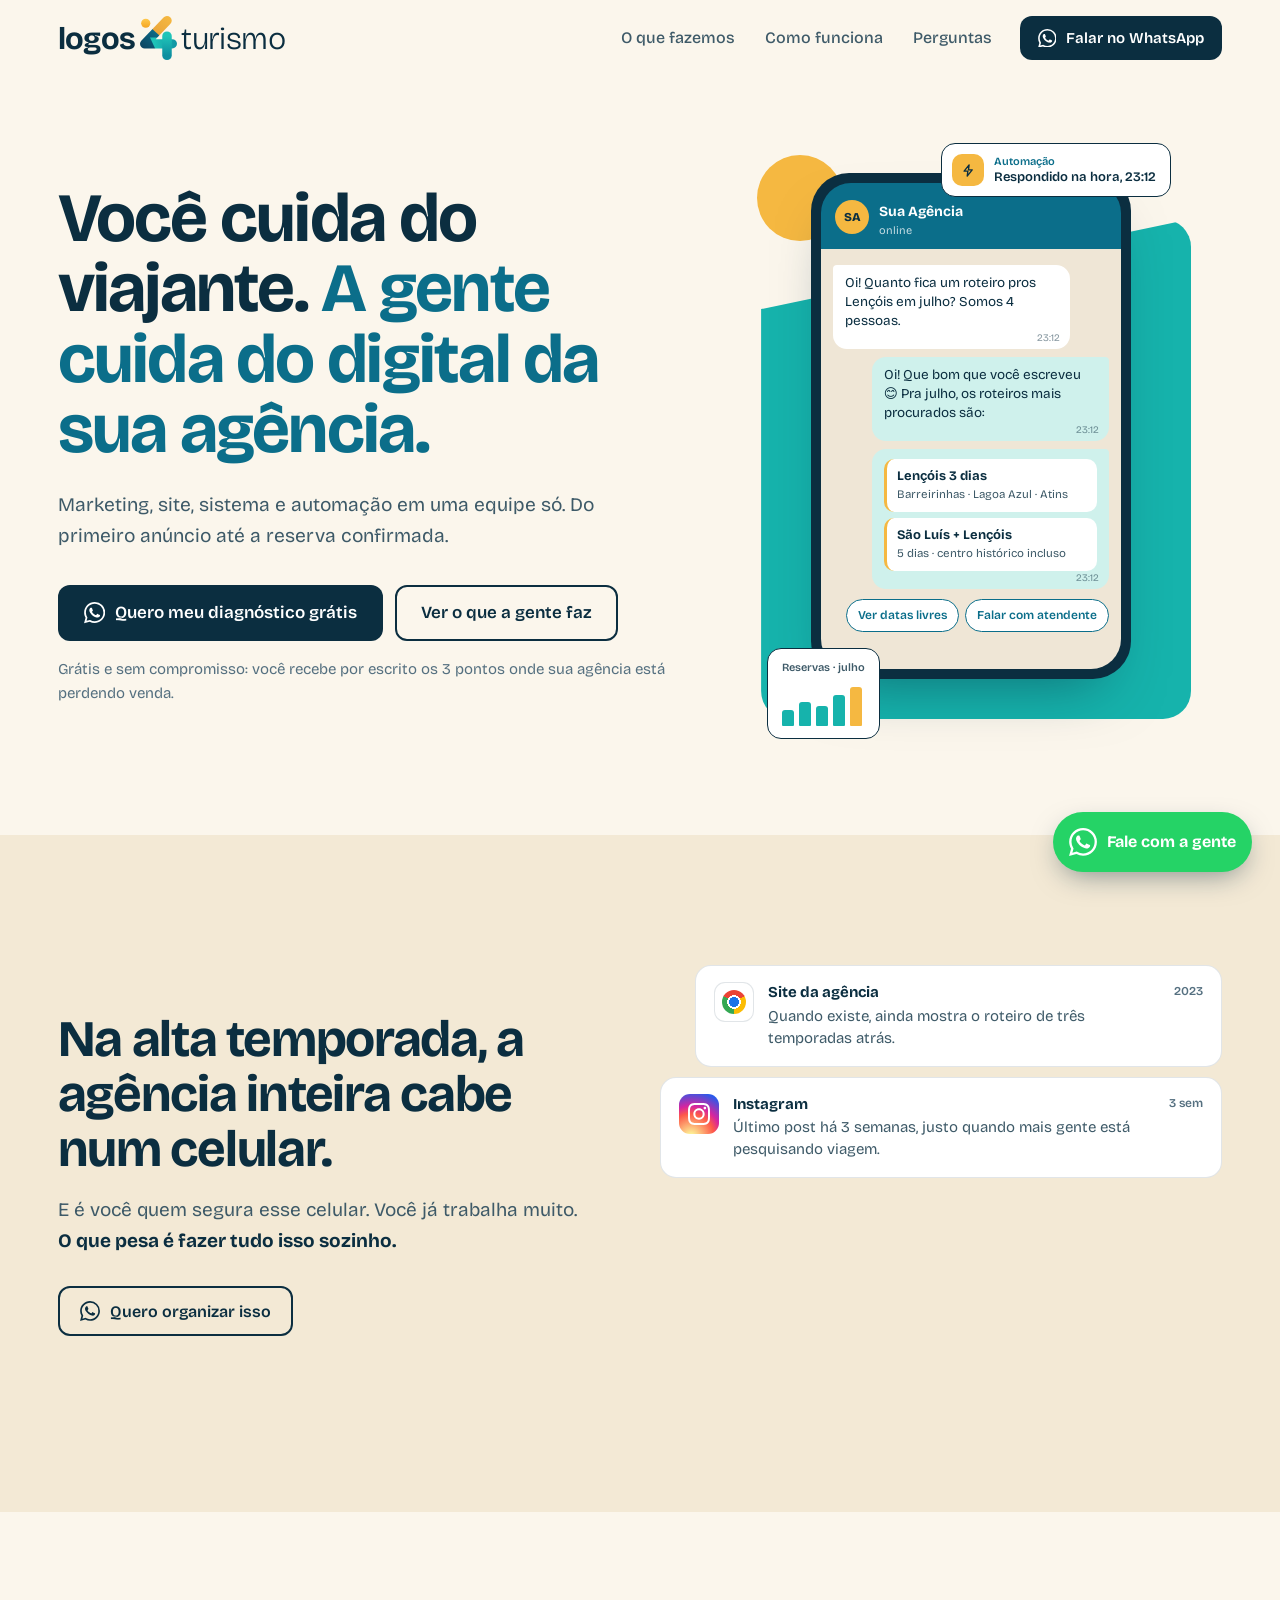
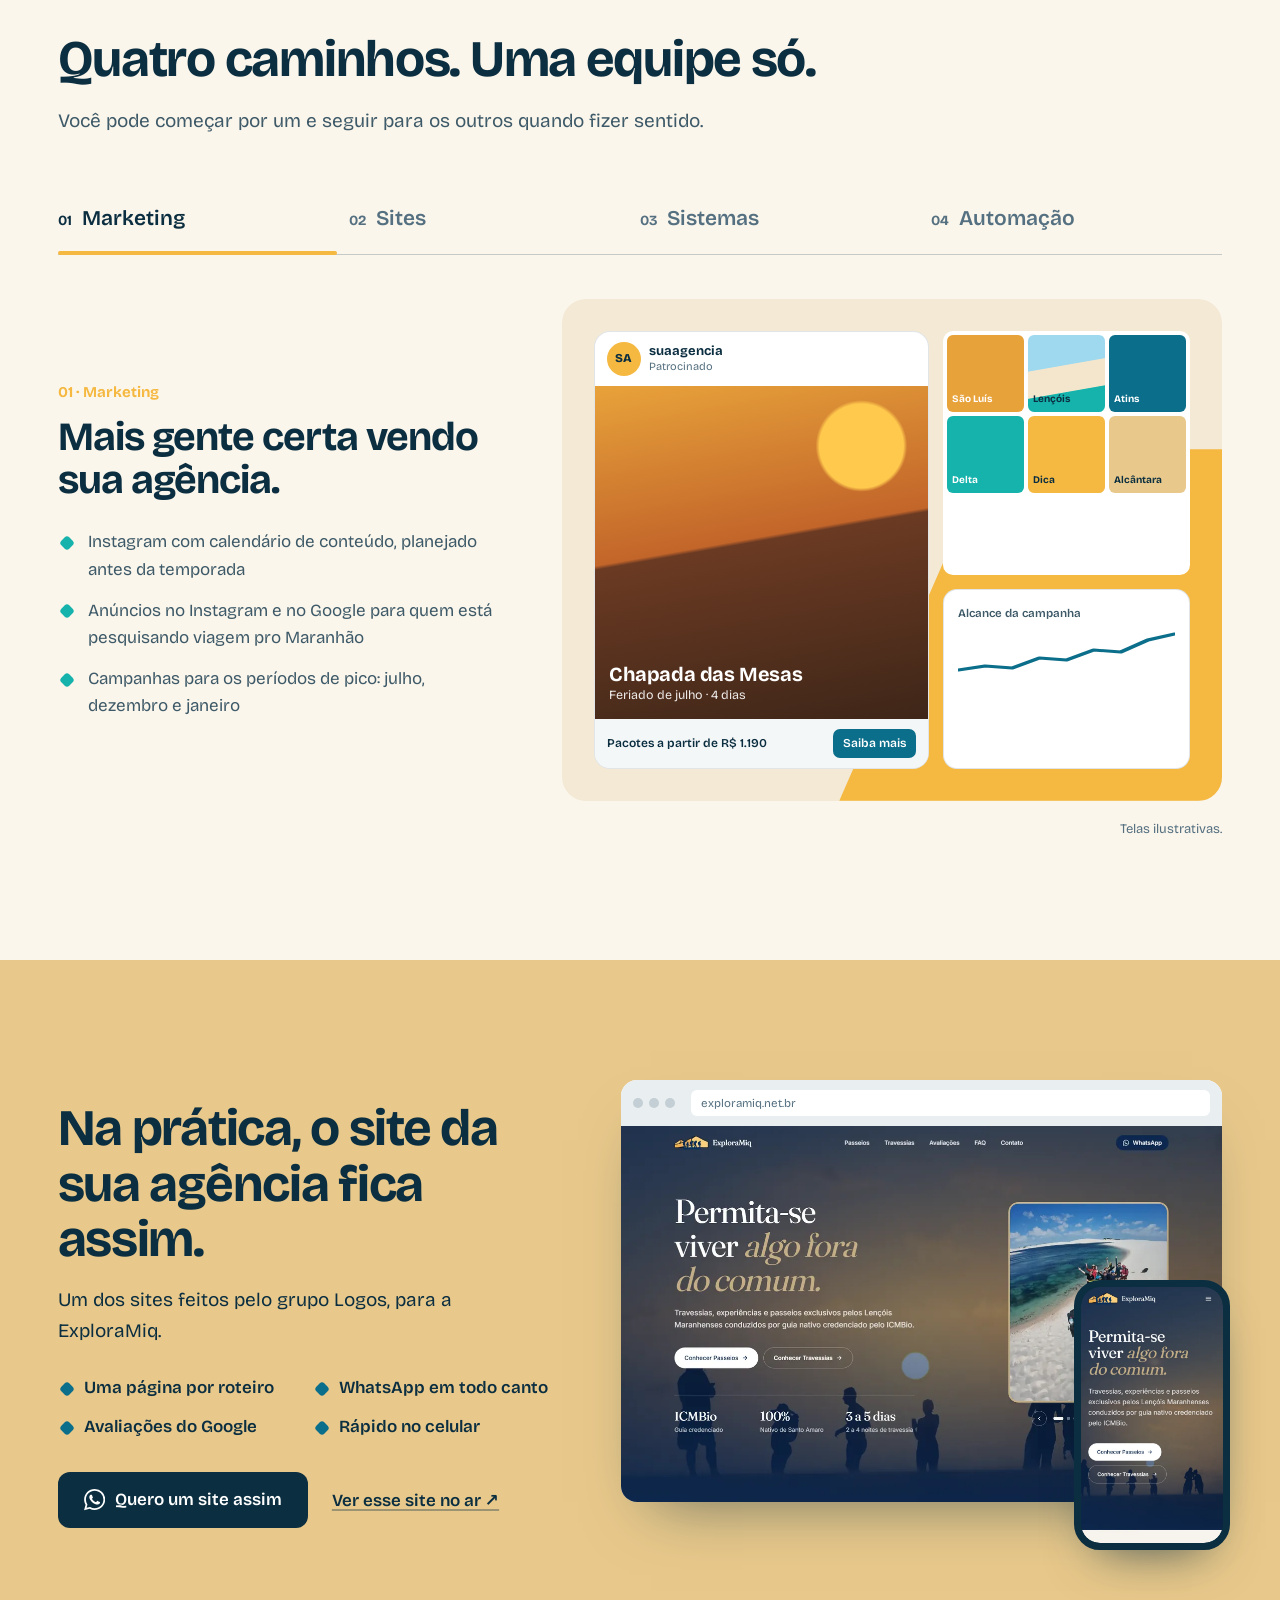
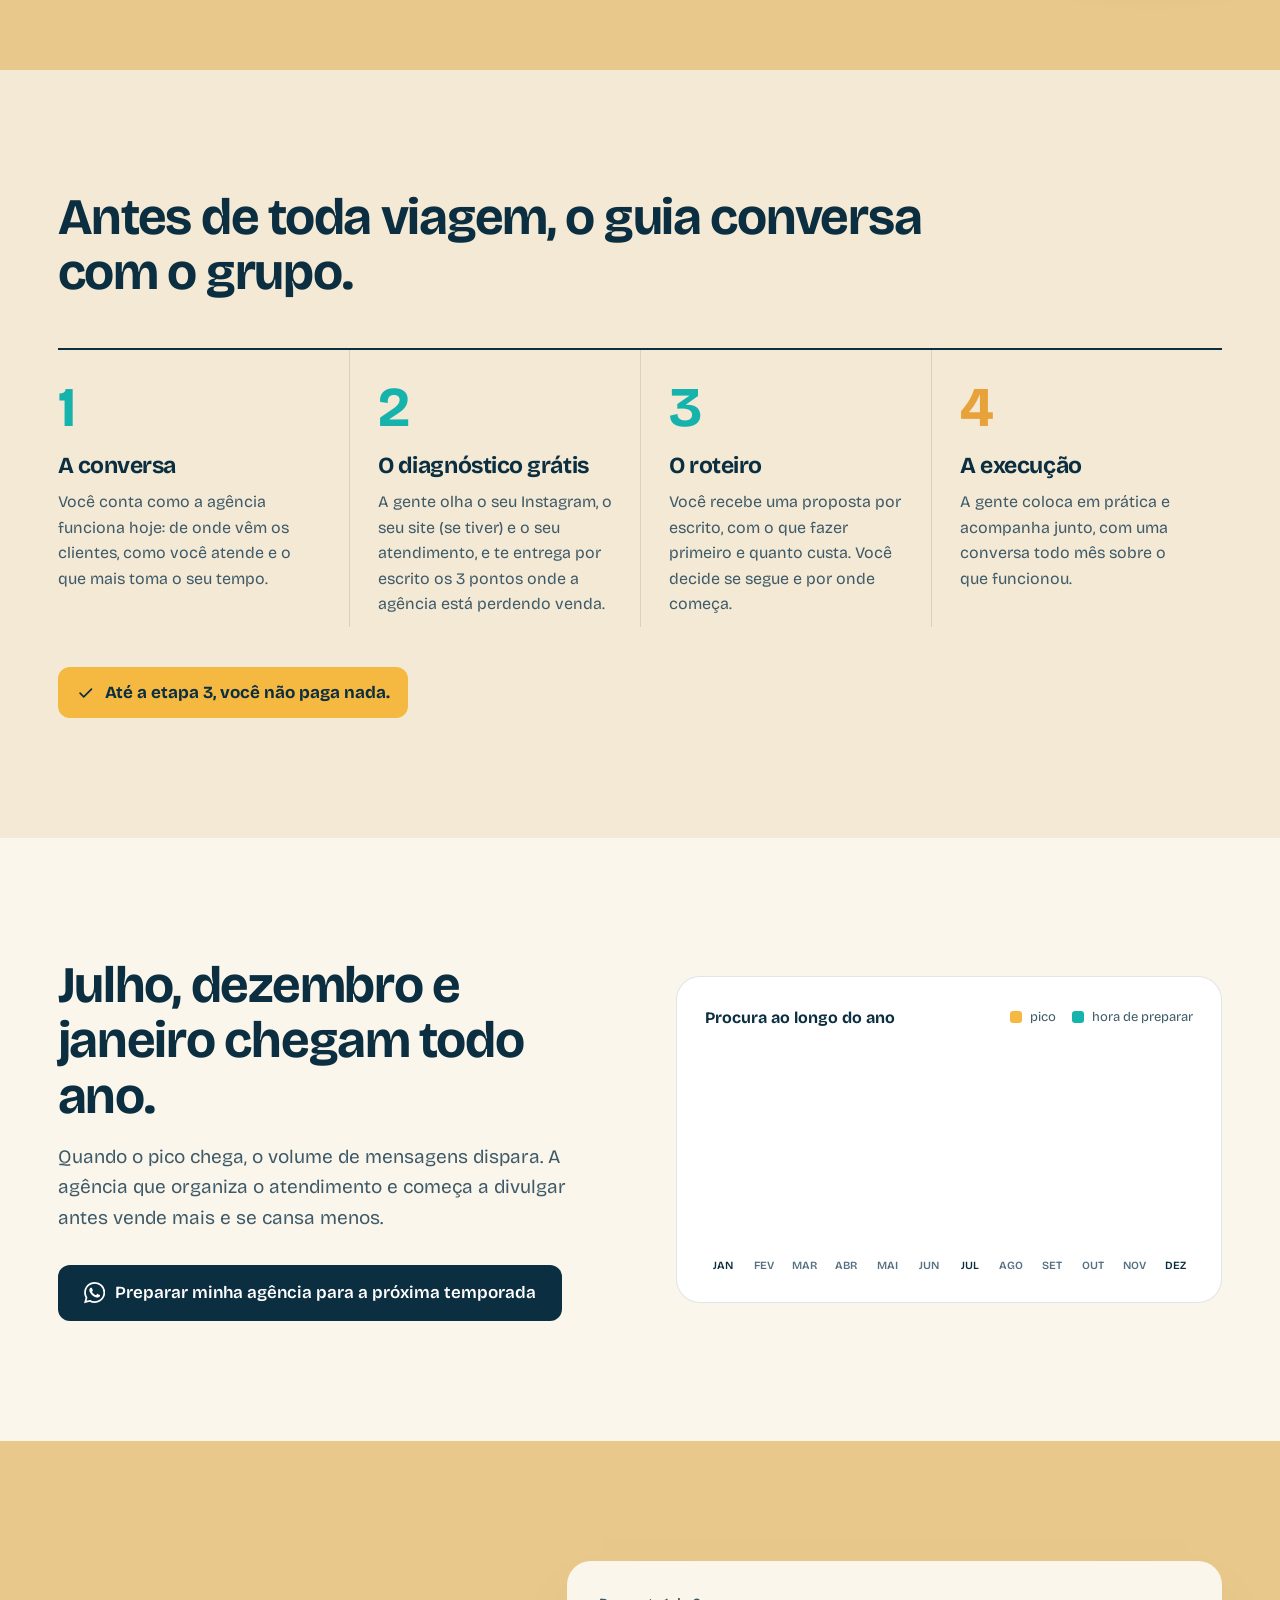
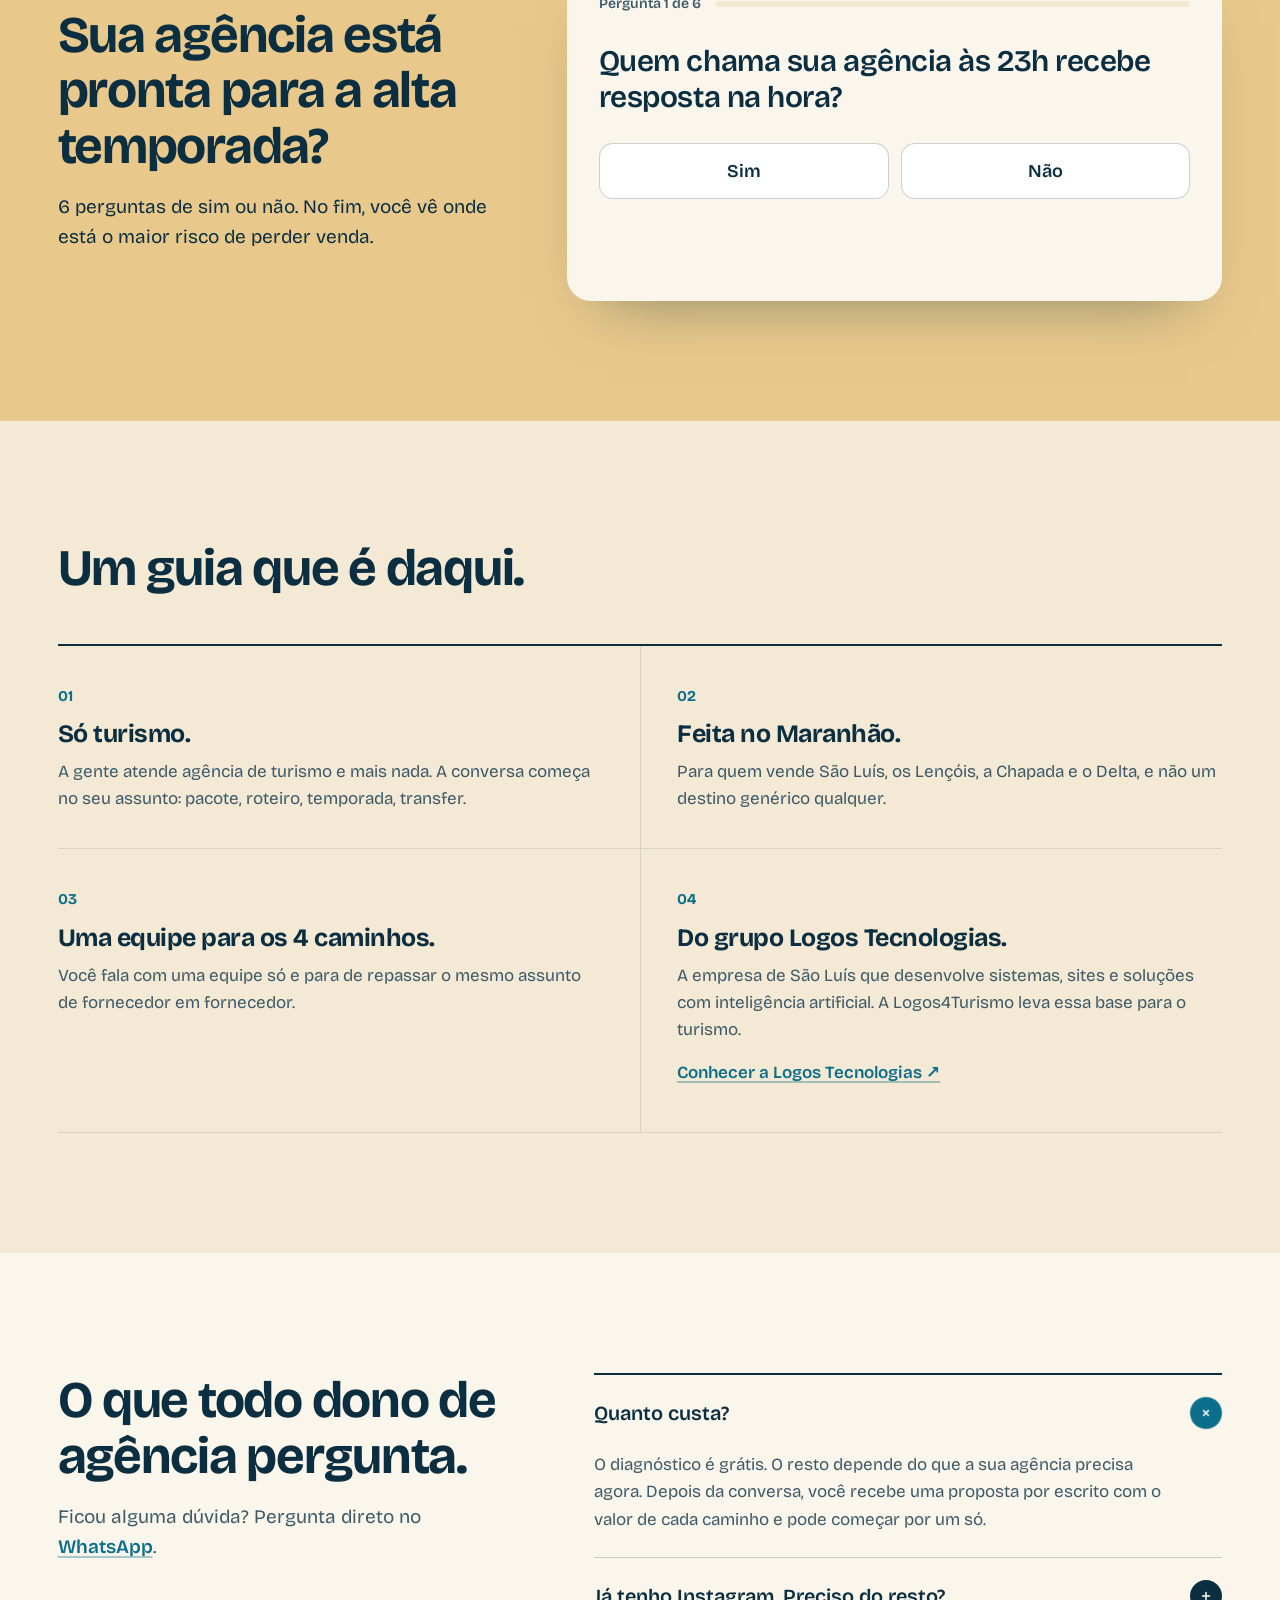
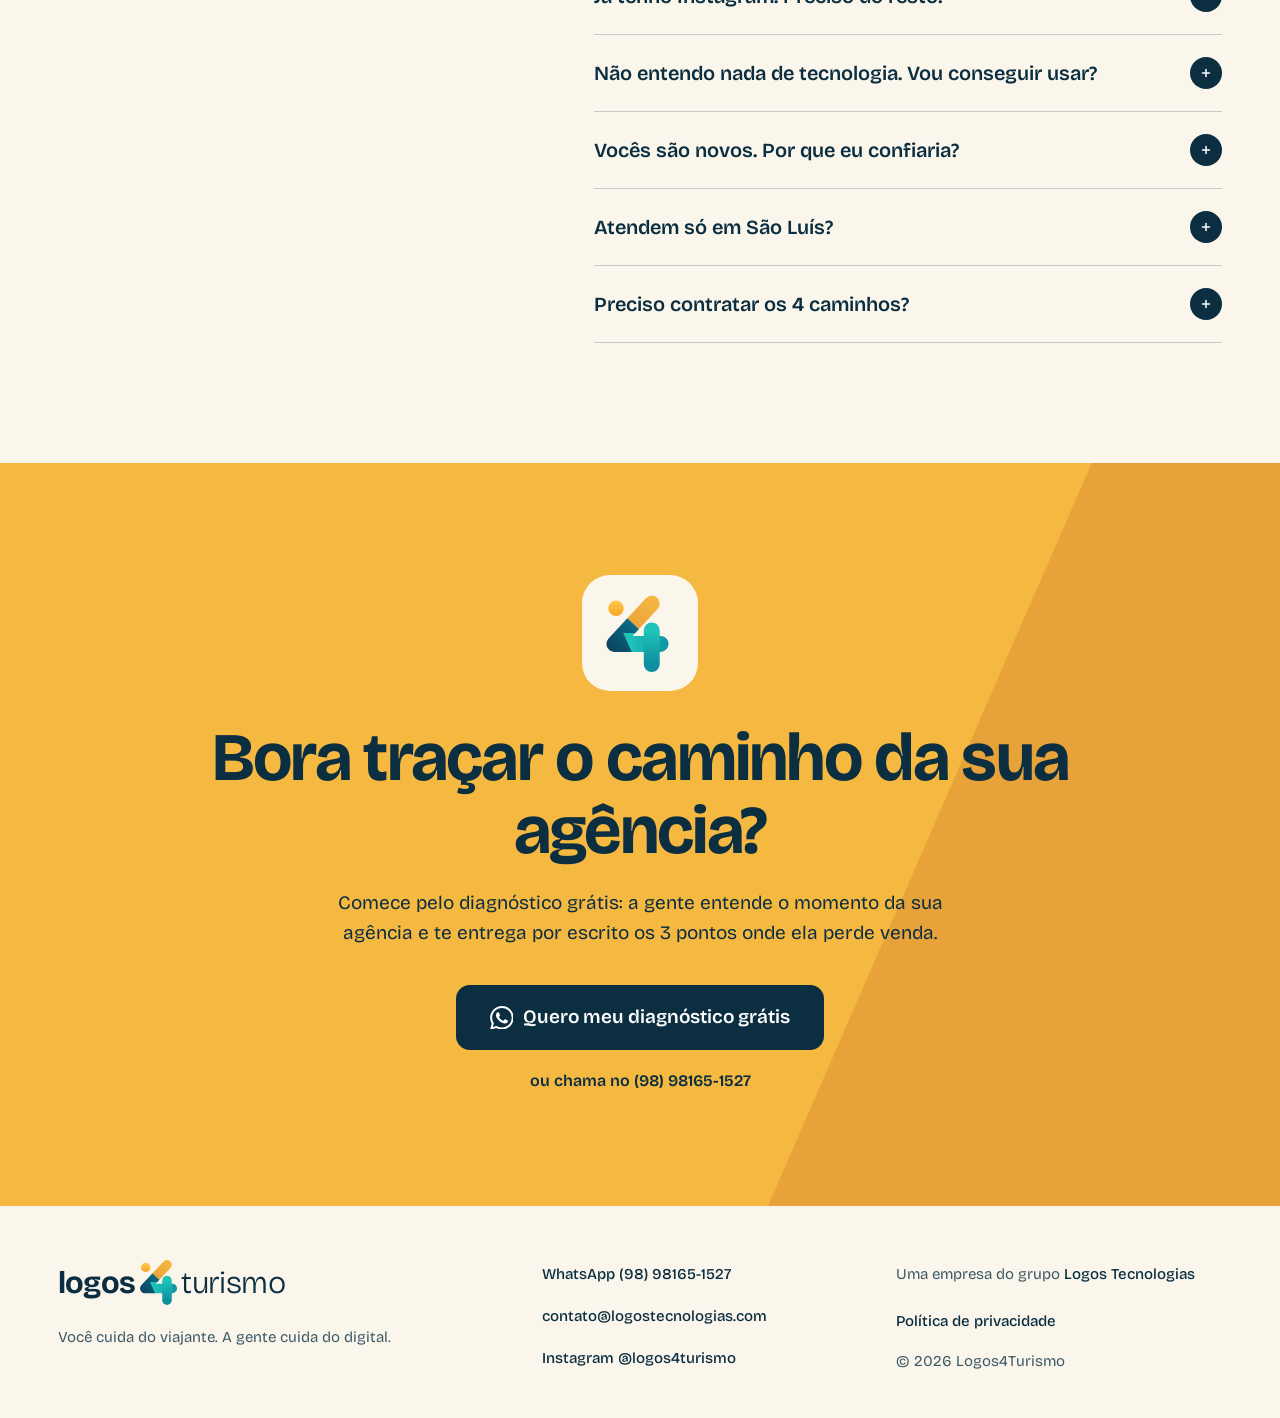
==== index.html @ 35ae9669 "Site institucional Logos4Turismo Primeira versão do site: página inicial com os 4 caminhos (marketin" ====
<!doctype html>
<html lang="pt-BR">
<head>
<meta charset="utf-8">
<meta name="viewport" content="width=device-width, initial-scale=1">
<title>Logos4Turismo · Marketing, sites, sistemas e automação para agências de turismo</title>
<meta name="description" content="Marketing, site, sistema e automação para agências de turismo do Maranhão. Uma equipe só, do primeiro anúncio até a reserva confirmada. Empresa do grupo Logos Tecnologias.">
<link rel="canonical" href="https://4turismo.logostecnologias.com/">
<meta name="theme-color" content="#FBF6EC">
<link rel="icon" href="marca/simbolo-D2.svg" type="image/svg+xml">
<link rel="apple-touch-icon" href="marca/simbolo-D2.png">

<meta property="og:type" content="website">
<meta property="og:locale" content="pt_BR">
<meta property="og:site_name" content="Logos4Turismo">
<meta property="og:title" content="Você cuida do viajante. A gente cuida do digital da sua agência.">
<meta property="og:description" content="Marketing, site, sistema e automação para agências de turismo do Maranhão.">
<meta property="og:url" content="https://4turismo.logostecnologias.com/">
<meta property="og:image" content="https://4turismo.logostecnologias.com/assets/img/og.png">
<meta name="twitter:card" content="summary_large_image">

<link rel="preconnect" href="https://fonts.googleapis.com">
<link rel="preconnect" href="https://fonts.gstatic.com" crossorigin>
<link href="https://fonts.googleapis.com/css2?family=Bricolage+Grotesque:opsz,wght@12..96,300..800&display=swap" rel="stylesheet">
<link rel="stylesheet" href="assets/css/style.css">
<script>document.documentElement.classList.add('js')</script>

<script type="application/ld+json">
{
  "@context": "https://schema.org",
  "@graph": [
    {
      "@type": "Organization",
      "@id": "https://4turismo.logostecnologias.com/#org",
      "name": "Logos4Turismo",
      "url": "https://4turismo.logostecnologias.com/",
      "logo": "https://4turismo.logostecnologias.com/marca/simbolo-D2.png",
      "description": "Marketing, sites, sistemas e automação para agências de turismo no Maranhão.",
      "email": "contato@logostecnologias.com",
      "telephone": "+55 98 98165-1527",
      "areaServed": { "@type": "State", "name": "Maranhão" },
      "parentOrganization": { "@type": "Organization", "name": "Logos Tecnologias", "url": "https://logostecnologias.com/" }
    },
    {
      "@type": "FAQPage",
      "mainEntity": [
        { "@type": "Question", "name": "Quanto custa?", "acceptedAnswer": { "@type": "Answer", "text": "O diagnóstico é grátis. O resto depende do que a sua agência precisa agora. Depois da conversa, você recebe uma proposta por escrito com o valor de cada caminho e pode começar por um só." } },
        { "@type": "Question", "name": "Já tenho Instagram. Preciso do resto?", "acceptedAnswer": { "@type": "Answer", "text": "Talvez não agora. Na conversa, a gente olha o que já funciona e indica só o que faz falta. Se for pouco, a gente diz." } },
        { "@type": "Question", "name": "Não entendo nada de tecnologia. Vou conseguir usar?", "acceptedAnswer": { "@type": "Answer", "text": "Vai. A gente explica tudo na linguagem da sua agência, ensina quem for usar e continua por perto depois da entrega." } },
        { "@type": "Question", "name": "Vocês são novos. Por que eu confiaria?", "acceptedAnswer": { "@type": "Answer", "text": "A Logos4Turismo faz parte do grupo Logos Tecnologias, que já desenvolve sistemas e sites para empresas em São Luís, inclusive para agência de turismo. E você só paga depois de ver a proposta e concordar com ela." } },
        { "@type": "Question", "name": "Atendem só em São Luís?", "acceptedAnswer": { "@type": "Answer", "text": "Atendemos agências de todo o Maranhão: São Luís, Lençóis Maranhenses, Chapada das Mesas, Delta das Américas e onde mais tiver turismo. A maior parte do trabalho é feita online, com encontros presenciais quando precisar." } },
        { "@type": "Question", "name": "Preciso contratar os 4 caminhos?", "acceptedAnswer": { "@type": "Answer", "text": "Não. A maioria das agências começa por um, geralmente o que mais tira tempo do dono." } }
      ]
    }
  ]
}
</script>
</head>
<body>

<a class="skip" href="#conteudo">Pular para o conteúdo</a>

<header class="header" id="topo">
  <div class="wrap header__in">
    <a href="#topo" class="brand" aria-label="Logos4Turismo, início">
      <span class="wordmark">logos<img class="wm4" src="marca/simbolo-D2-recorte.svg" alt="4" width="20" height="25"><i>turismo</i></span>
    </a>
    <nav class="nav" id="nav" aria-label="Principal">
      <a href="#caminhos">O que fazemos</a>
      <a href="#como-funciona">Como funciona</a>
      <a href="#perguntas">Perguntas</a>
    </nav>
    <a class="btn btn--sol btn--sm header__cta" data-wa href="https://wa.me/5598981651527" target="_blank" rel="noopener"><svg class="ico ico--wa" viewBox="0 0 24 24" aria-hidden="true"><path d="M17.472 14.382c-.297-.149-1.758-.867-2.03-.967-.273-.099-.471-.148-.67.15-.197.297-.767.966-.94 1.164-.173.199-.347.223-.644.075-.297-.15-1.255-.463-2.39-1.475-.883-.788-1.48-1.761-1.653-2.059-.173-.297-.018-.458.13-.606.134-.133.298-.347.446-.52.149-.174.198-.298.298-.497.099-.198.05-.371-.025-.52-.075-.149-.669-1.612-.916-2.207-.242-.579-.487-.5-.669-.51-.173-.008-.371-.01-.57-.01-.198 0-.52.074-.792.372-.272.297-1.04 1.016-1.04 2.479 0 1.462 1.065 2.875 1.213 3.074.149.198 2.096 3.2 5.077 4.487.709.306 1.262.489 1.694.625.712.227 1.36.195 1.871.118.571-.085 1.758-.719 2.006-1.413.248-.694.248-1.289.173-1.413-.074-.124-.272-.198-.57-.347m-5.421 7.403h-.004a9.87 9.87 0 01-5.031-1.378l-.361-.214-3.741.982.998-3.648-.235-.374a9.86 9.86 0 01-1.51-5.26c.001-5.45 4.436-9.884 9.888-9.884 2.64 0 5.122 1.03 6.988 2.898a9.825 9.825 0 012.893 6.994c-.003 5.45-4.437 9.884-9.885 9.884m8.413-18.297A11.815 11.815 0 0012.05 0C5.495 0 .16 5.335.157 11.892c0 2.096.547 4.142 1.588 5.945L.057 24l6.305-1.654a11.882 11.882 0 005.683 1.448h.005c6.554 0 11.89-5.335 11.893-11.893a11.821 11.821 0 00-3.48-8.413Z"/></svg> Falar no WhatsApp</a>
    <button class="menu-btn" id="menuBtn" aria-label="Abrir menu" aria-expanded="false" aria-controls="drawer"><span></span><span></span><span></span></button>
  </div>
</header>

<!-- menu lateral (celular e tablet) -->
<div class="drawer" id="drawer" hidden>
  <div class="drawer__overlay" data-close></div>
  <aside class="drawer__panel" role="dialog" aria-modal="true" aria-label="Menu">
    <div class="drawer__top">
      <span class="wordmark">logos<img class="wm4" src="marca/simbolo-D2-recorte.svg" alt="4" width="20" height="25"><i>turismo</i></span>
      <button class="drawer__close" data-close aria-label="Fechar menu"><svg class="ico" viewBox="0 0 24 24" aria-hidden="true"><path d="M6 6l12 12M18 6L6 18"/></svg></button>
    </div>
    <nav class="drawer__nav" aria-label="Menu">
      <a href="#caminhos"><span>01</span>O que fazemos</a>
      <a href="#como-funciona"><span>02</span>Como funciona</a>
      <a href="#temporada"><span>03</span>Alta temporada</a>
      <a href="#perguntas"><span>04</span>Perguntas</a>
    </nav>
    <div class="drawer__foot">
      <a class="btn btn--sol btn--lg" data-wa href="https://wa.me/5598981651527" target="_blank" rel="noopener"><svg class="ico ico--wa" viewBox="0 0 24 24" aria-hidden="true"><path d="M17.472 14.382c-.297-.149-1.758-.867-2.03-.967-.273-.099-.471-.148-.67.15-.197.297-.767.966-.94 1.164-.173.199-.347.223-.644.075-.297-.15-1.255-.463-2.39-1.475-.883-.788-1.48-1.761-1.653-2.059-.173-.297-.018-.458.13-.606.134-.133.298-.347.446-.52.149-.174.198-.298.298-.497.099-.198.05-.371-.025-.52-.075-.149-.669-1.612-.916-2.207-.242-.579-.487-.5-.669-.51-.173-.008-.371-.01-.57-.01-.198 0-.52.074-.792.372-.272.297-1.04 1.016-1.04 2.479 0 1.462 1.065 2.875 1.213 3.074.149.198 2.096 3.2 5.077 4.487.709.306 1.262.489 1.694.625.712.227 1.36.195 1.871.118.571-.085 1.758-.719 2.006-1.413.248-.694.248-1.289.173-1.413-.074-.124-.272-.198-.57-.347m-5.421 7.403h-.004a9.87 9.87 0 01-5.031-1.378l-.361-.214-3.741.982.998-3.648-.235-.374a9.86 9.86 0 01-1.51-5.26c.001-5.45 4.436-9.884 9.888-9.884 2.64 0 5.122 1.03 6.988 2.898a9.825 9.825 0 012.893 6.994c-.003 5.45-4.437 9.884-9.885 9.884m8.413-18.297A11.815 11.815 0 0012.05 0C5.495 0 .16 5.335.157 11.892c0 2.096.547 4.142 1.588 5.945L.057 24l6.305-1.654a11.882 11.882 0 005.683 1.448h.005c6.554 0 11.89-5.335 11.893-11.893a11.821 11.821 0 00-3.48-8.413Z"/></svg> Conversar no WhatsApp</a>
      <a class="drawer__mail" href="mailto:contato@logostecnologias.com">contato@logostecnologias.com</a>
      <p>Uma empresa do grupo Logos Tecnologias</p>
    </div>
  </aside>
</div>

<main id="conteudo">

<!-- ================= HERO ================= -->
<section class="hero">
  <div class="wrap hero__in">
    <div class="hero__text">
      <h1 class="hero__title reveal">Você cuida do viajante. <span class="accent">A gente cuida do digital da sua agência.</span></h1>
      <p class="hero__sub reveal">Marketing, site, sistema e automação em uma equipe só. Do primeiro anúncio até a reserva confirmada.</p>
      <div class="hero__ctas reveal">
        <a class="btn btn--sol btn--lg" data-wa data-wa-msg="Olá! Vim pelo site da Logos4Turismo e quero o diagnóstico grátis da minha agência." href="https://wa.me/5598981651527" target="_blank" rel="noopener">
          <svg class="ico ico--wa" viewBox="0 0 24 24" aria-hidden="true"><path d="M17.472 14.382c-.297-.149-1.758-.867-2.03-.967-.273-.099-.471-.148-.67.15-.197.297-.767.966-.94 1.164-.173.199-.347.223-.644.075-.297-.15-1.255-.463-2.39-1.475-.883-.788-1.48-1.761-1.653-2.059-.173-.297-.018-.458.13-.606.134-.133.298-.347.446-.52.149-.174.198-.298.298-.497.099-.198.05-.371-.025-.52-.075-.149-.669-1.612-.916-2.207-.242-.579-.487-.5-.669-.51-.173-.008-.371-.01-.57-.01-.198 0-.52.074-.792.372-.272.297-1.04 1.016-1.04 2.479 0 1.462 1.065 2.875 1.213 3.074.149.198 2.096 3.2 5.077 4.487.709.306 1.262.489 1.694.625.712.227 1.36.195 1.871.118.571-.085 1.758-.719 2.006-1.413.248-.694.248-1.289.173-1.413-.074-.124-.272-.198-.57-.347m-5.421 7.403h-.004a9.87 9.87 0 01-5.031-1.378l-.361-.214-3.741.982.998-3.648-.235-.374a9.86 9.86 0 01-1.51-5.26c.001-5.45 4.436-9.884 9.888-9.884 2.64 0 5.122 1.03 6.988 2.898a9.825 9.825 0 012.893 6.994c-.003 5.45-4.437 9.884-9.885 9.884m8.413-18.297A11.815 11.815 0 0012.05 0C5.495 0 .16 5.335.157 11.892c0 2.096.547 4.142 1.588 5.945L.057 24l6.305-1.654a11.882 11.882 0 005.683 1.448h.005c6.554 0 11.89-5.335 11.893-11.893a11.821 11.821 0 00-3.48-8.413Z"/></svg>
          Quero meu diagnóstico grátis
        </a>
        <a class="btn btn--line btn--lg" href="#caminhos">Ver o que a gente faz</a>
      </div>
      <p class="hero__micro reveal">Grátis e sem compromisso: você recebe por escrito os 3 pontos onde sua agência está perdendo venda.</p>
    </div>

    <!-- tela ilustrativa: atendimento automático no WhatsApp -->
    <div class="hero__demo reveal" aria-hidden="true">
      <div class="phone">
        <div class="phone__bar">
          <span class="phone__avatar">SA</span>
          <span><b>Sua Agência</b><small>online</small></span>
        </div>
        <div class="chat" id="chat">
          <p class="msg msg--in">Oi! Quanto fica um roteiro pros Lençóis em julho? Somos 4 pessoas.<time>23:12</time></p>
          <p class="msg msg--out">Oi! Que bom que você escreveu 😊 Pra julho, os roteiros mais procurados são:<time>23:12</time></p>
          <div class="msg msg--out msg--card">
            <span class="opt"><b>Lençóis 3 dias</b><small>Barreirinhas · Lagoa Azul · Atins</small></span>
            <span class="opt"><b>São Luís + Lençóis</b><small>5 dias · centro histórico incluso</small></span>
            <time>23:12</time>
          </div>
          <div class="quick"><span>Ver datas livres</span><span>Falar com atendente</span></div>
        </div>
      </div>
      <div class="float float--auto">
        <span class="float__ico"><svg class="ico" viewBox="0 0 24 24"><path d="M13 3L5 13h6l-1 8 8-10h-6l1-8z"/></svg></span>
        <span><small>Automação</small>Respondido na hora, 23:12</span>
      </div>
      <div class="float float--res">
        <span class="float__label">Reservas · julho</span>
        <span class="bars"><i style="--h:38%"></i><i style="--h:55%"></i><i style="--h:47%"></i><i style="--h:72%"></i><i style="--h:90%"></i></span>
      </div>
    </div>
  </div>

</section>

<!-- ================= PROBLEMA ================= -->
<section class="section problema">
  <div class="wrap problema__in">
    <div class="problema__text">
      <h2 class="h2 reveal">Na alta temporada, a agência inteira cabe num celular.</h2>
      <p class="lead reveal">E é você quem segura esse celular. Você já trabalha muito. <strong>O que pesa é fazer tudo isso sozinho.</strong></p>
      <a class="btn btn--line reveal" data-wa data-wa-msg="Olá! Vim pelo site da Logos4Turismo. Na alta temporada meu atendimento vira uma correria e quero organizar isso." href="https://wa.me/5598981651527" target="_blank" rel="noopener"><svg class="ico ico--wa" viewBox="0 0 24 24" aria-hidden="true"><path d="M17.472 14.382c-.297-.149-1.758-.867-2.03-.967-.273-.099-.471-.148-.67.15-.197.297-.767.966-.94 1.164-.173.199-.347.223-.644.075-.297-.15-1.255-.463-2.39-1.475-.883-.788-1.48-1.761-1.653-2.059-.173-.297-.018-.458.13-.606.134-.133.298-.347.446-.52.149-.174.198-.298.298-.497.099-.198.05-.371-.025-.52-.075-.149-.669-1.612-.916-2.207-.242-.579-.487-.5-.669-.51-.173-.008-.371-.01-.57-.01-.198 0-.52.074-.792.372-.272.297-1.04 1.016-1.04 2.479 0 1.462 1.065 2.875 1.213 3.074.149.198 2.096 3.2 5.077 4.487.709.306 1.262.489 1.694.625.712.227 1.36.195 1.871.118.571-.085 1.758-.719 2.006-1.413.248-.694.248-1.289.173-1.413-.074-.124-.272-.198-.57-.347m-5.421 7.403h-.004a9.87 9.87 0 01-5.031-1.378l-.361-.214-3.741.982.998-3.648-.235-.374a9.86 9.86 0 01-1.51-5.26c.001-5.45 4.436-9.884 9.888-9.884 2.64 0 5.122 1.03 6.988 2.898a9.825 9.825 0 012.893 6.994c-.003 5.45-4.437 9.884-9.885 9.884m8.413-18.297A11.815 11.815 0 0012.05 0C5.495 0 .16 5.335.157 11.892c0 2.096.547 4.142 1.588 5.945L.057 24l6.305-1.654a11.882 11.882 0 005.683 1.448h.005c6.554 0 11.89-5.335 11.893-11.893a11.821 11.821 0 00-3.48-8.413Z"/></svg> Quero organizar isso</a>
    </div>

    <ul class="notifs" id="notifs" aria-label="Situações comuns numa agência">
      <li class="notif">
        <span aria-hidden="true" class="notif__app notif__app--wa"><svg class="app-ico" viewBox="0 0 24 24" aria-hidden="true"><path d="M17.472 14.382c-.297-.149-1.758-.867-2.03-.967-.273-.099-.471-.148-.67.15-.197.297-.767.966-.94 1.164-.173.199-.347.223-.644.075-.297-.15-1.255-.463-2.39-1.475-.883-.788-1.48-1.761-1.653-2.059-.173-.297-.018-.458.13-.606.134-.133.298-.347.446-.52.149-.174.198-.298.298-.497.099-.198.05-.371-.025-.52-.075-.149-.669-1.612-.916-2.207-.242-.579-.487-.5-.669-.51-.173-.008-.371-.01-.57-.01-.198 0-.52.074-.792.372-.272.297-1.04 1.016-1.04 2.479 0 1.462 1.065 2.875 1.213 3.074.149.198 2.096 3.2 5.077 4.487.709.306 1.262.489 1.694.625.712.227 1.36.195 1.871.118.571-.085 1.758-.719 2.006-1.413.248-.694.248-1.289.173-1.413-.074-.124-.272-.198-.57-.347m-5.421 7.403h-.004a9.87 9.87 0 01-5.031-1.378l-.361-.214-3.741.982.998-3.648-.235-.374a9.86 9.86 0 01-1.51-5.26c.001-5.45 4.436-9.884 9.888-9.884 2.64 0 5.122 1.03 6.988 2.898a9.825 9.825 0 012.893 6.994c-.003 5.45-4.437 9.884-9.885 9.884m8.413-18.297A11.815 11.815 0 0012.05 0C5.495 0 .16 5.335.157 11.892c0 2.096.547 4.142 1.588 5.945L.057 24l6.305-1.654a11.882 11.882 0 005.683 1.448h.005c6.554 0 11.89-5.335 11.893-11.893a11.821 11.821 0 00-3.48-8.413Z"/></svg><i class="badge">47</i></span>
        <span class="notif__body"><b>WhatsApp</b><span class="cont">47</span> mensagens não lidas. O cliente pergunta às 23h e recebe resposta no dia seguinte, quando já fechou com outra agência.</span>
        <time>agora</time>
      </li>
      <li class="notif">
        <span aria-hidden="true" class="notif__app notif__app--sheets"><svg class="app-ico" viewBox="0 0 24 24" aria-hidden="true"><path d="M11.318 12.545H7.91v-1.909h3.41v1.91zM14.728 0v6h6l-6-6zm1.363 10.636h-3.41v1.91h3.41v-1.91zm0 3.273h-3.41v1.91h3.41v-1.91zM20.727 6.5v15.864c0 .904-.732 1.636-1.636 1.636H4.909a1.636 1.636 0 0 1-1.636-1.636V1.636C3.273.732 4.005 0 4.909 0h9.318v6.5h6.5zm-3.273 2.773H6.545v7.909h10.91v-7.91zm-6.136 4.636H7.91v1.91h3.41v-1.91z"/></svg></span>
        <span class="notif__body"><b>Planilha · pacotes de julho</b>A planilha com as vagas de julho que só você entende.</span>
        <time>9 min</time>
      </li>
      <li class="notif">
        <span aria-hidden="true" class="notif__app notif__app--web"><i class="chrome"></i></span>
        <span class="notif__body"><b>Site da agência</b>Quando existe, ainda mostra o roteiro de três temporadas atrás.</span>
        <time>2023</time>
      </li>
      <li class="notif">
        <span aria-hidden="true" class="notif__app notif__app--ig"><svg class="app-ico" viewBox="0 0 24 24" aria-hidden="true"><path d="M7.0301.084c-1.2768.0602-2.1487.264-2.911.5634-.7888.3075-1.4575.72-2.1228 1.3877-.6652.6677-1.075 1.3368-1.3802 2.127-.2954.7638-.4956 1.6365-.552 2.914-.0564 1.2775-.0689 1.6882-.0626 4.947.0062 3.2586.0206 3.6671.0825 4.9473.061 1.2765.264 2.1482.5635 2.9107.308.7889.72 1.4573 1.388 2.1228.6679.6655 1.3365 1.0743 2.1285 1.38.7632.295 1.6361.4961 2.9134.552 1.2773.056 1.6884.069 4.9462.0627 3.2578-.0062 3.668-.0207 4.9478-.0814 1.28-.0607 2.147-.2652 2.9098-.5633.7889-.3086 1.4578-.72 2.1228-1.3881.665-.6682 1.0745-1.3378 1.3795-2.1284.2957-.7632.4966-1.636.552-2.9124.056-1.2809.0692-1.6898.063-4.948-.0063-3.2583-.021-3.6668-.0817-4.9465-.0607-1.2797-.264-2.1487-.5633-2.9117-.3084-.7889-.72-1.4568-1.3876-2.1228C21.2982 1.33 20.628.9208 19.8378.6165 19.074.321 18.2017.1197 16.9244.0645 15.6471.0093 15.236-.005 11.977.0014 8.718.0076 8.31.0215 7.0301.0839m.1402 21.6932c-1.17-.0509-1.8053-.2453-2.2287-.408-.5606-.216-.96-.4771-1.3819-.895-.422-.4178-.6811-.8186-.9-1.378-.1644-.4234-.3624-1.058-.4171-2.228-.0595-1.2645-.072-1.6442-.079-4.848-.007-3.2037.0053-3.583.0607-4.848.05-1.169.2456-1.805.408-2.2282.216-.5613.4762-.96.895-1.3816.4188-.4217.8184-.6814 1.3783-.9003.423-.1651 1.0575-.3614 2.227-.4171 1.2655-.06 1.6447-.072 4.848-.079 3.2033-.007 3.5835.005 4.8495.0608 1.169.0508 1.8053.2445 2.228.408.5608.216.96.4754 1.3816.895.4217.4194.6816.8176.9005 1.3787.1653.4217.3617 1.056.4169 2.2263.0602 1.2655.0739 1.645.0796 4.848.0058 3.203-.0055 3.5834-.061 4.848-.051 1.17-.245 1.8055-.408 2.2294-.216.5604-.4763.96-.8954 1.3814-.419.4215-.8181.6811-1.3783.9-.4224.1649-1.0577.3617-2.2262.4174-1.2656.0595-1.6448.072-4.8493.079-3.2045.007-3.5825-.006-4.848-.0608M16.953 5.5864A1.44 1.44 0 1 0 18.39 4.144a1.44 1.44 0 0 0-1.437 1.4424M5.8385 12.012c.0067 3.4032 2.7706 6.1557 6.173 6.1493 3.4026-.0065 6.157-2.7701 6.1506-6.1733-.0065-3.4032-2.771-6.1565-6.174-6.1498-3.403.0067-6.156 2.771-6.1496 6.1738M8 12.0077a4 4 0 1 1 4.008 3.9921A3.9996 3.9996 0 0 1 8 12.0077"/></svg></span>
        <span class="notif__body"><b>Instagram</b>Último post há 3 semanas, justo quando mais gente está pesquisando viagem.</span>
        <time>3 sem</time>
      </li>
    </ul>
  </div>
</section>

<!-- ================= 4 CAMINHOS ================= -->
<section class="section caminhos" id="caminhos">
  <div class="wrap">
    <div class="sec-head">
      <h2 class="h2 reveal">Quatro caminhos. Uma equipe só.</h2>
      <p class="lead reveal">Você pode começar por um e seguir para os outros quando fizer sentido.</p>
    </div>

    <div class="tabs reveal" role="tablist" aria-label="Os 4 caminhos">
      <button role="tab" id="t1" aria-controls="p1" aria-selected="true" class="tab" style="--c:var(--sol)"><span>01</span>Marketing</button>
      <button role="tab" id="t2" aria-controls="p2" aria-selected="false" class="tab" style="--c:var(--lagoa)"><span>02</span>Sites</button>
      <button role="tab" id="t3" aria-controls="p3" aria-selected="false" class="tab" style="--c:#4FA3C7"><span>03</span>Sistemas</button>
      <button role="tab" id="t4" aria-controls="p4" aria-selected="false" class="tab" style="--c:#FFFFFF"><span>04</span>Automação</button>
    </div>

    <div class="panels">
      <!-- 01 Marketing -->
      <article class="panel" id="p1" role="tabpanel" aria-labelledby="t1">
        <div class="panel__text">
          <p class="panel__n" style="color:var(--sol)">01 · Marketing</p>
          <h3>Mais gente certa vendo sua agência.</h3>
          <ul class="checks">
            <li>Instagram com calendário de conteúdo, planejado antes da temporada</li>
            <li>Anúncios no Instagram e no Google para quem está pesquisando viagem pro Maranhão</li>
            <li>Campanhas para os períodos de pico: julho, dezembro e janeiro</li>
          </ul>
        </div>
        <div class="panel__demo" aria-hidden="true">
          <div class="mk">
            <div class="mk__ad">
              <div class="mk__head"><span class="phone__avatar">SA</span><span><b>suaagencia</b><small>Patrocinado</small></span></div>
              <div class="mk__img mk__img--a"><b>Chapada das Mesas</b><span>Feriado de julho · 4 dias</span></div>
              <div class="mk__cta"><span>Pacotes a partir de R$ 1.190</span><span class="mk__btn">Saiba mais</span></div>
            </div>
            <div class="mk__grid">
              <span class="t t1">São Luís</span><span class="t t2">Lençóis</span><span class="t t3">Atins</span>
              <span class="t t4">Delta</span><span class="t t5">Dica</span><span class="t t6">Alcântara</span>
            </div>
            <div class="mk__stat"><small>Alcance da campanha</small><span class="spark"></span></div>
          </div>
        </div>
      </article>

      <!-- 02 Sites -->
      <article class="panel" id="p2" role="tabpanel" aria-labelledby="t2">
        <div class="panel__text">
          <p class="panel__n" style="color:var(--lagoa)">02 · Sites</p>
          <h3>Sua agência encontrada no Google.</h3>
          <ul class="checks">
            <li>Site com os seus pacotes e roteiros</li>
            <li>Uma página para cada destino que você vende</li>
            <li>Botão que leva direto para o seu WhatsApp</li>
          </ul>
        </div>
        <div class="panel__demo" aria-hidden="true">
          <div class="browser">
            <div class="browser__bar"><i></i><i></i><i></i><span>suaagencia.com.br</span></div>
            <div class="site">
              <div class="site__nav"><b>Sua Agência</b><span>Pacotes</span><span>Destinos</span><span>Contato</span></div>
              <div class="site__hero"><b>Conheça o Maranhão com quem é daqui</b><span class="site__btn">Ver pacotes</span></div>
              <div class="site__cards">
                <span class="sc sc1"><i></i>São Luís histórica<small>2 dias</small></span>
                <span class="sc sc2"><i></i>Lençóis Maranhenses<small>3 dias</small></span>
                <span class="sc sc3"><i></i>Chapada das Mesas<small>4 dias</small></span>
              </div>
              <span class="site__wa">WhatsApp</span>
            </div>
          </div>
        </div>
      </article>

      <!-- 03 Sistemas -->
      <article class="panel" id="p3" role="tabpanel" aria-labelledby="t3">
        <div class="panel__text">
          <p class="panel__n" style="color:#4FA3C7">03 · Sistemas</p>
          <h3>Reservas, clientes e pagamentos num lugar só.</h3>
          <ul class="checks">
            <li>Cadastro de clientes e histórico de viagens</li>
            <li>Controle de saídas e vagas por data</li>
            <li>Relatório de vendas por mês e por pacote</li>
          </ul>
        </div>
        <div class="panel__demo" aria-hidden="true">
          <div class="dash">
            <div class="dash__top"><b>Saídas · julho</b><span class="dash__pill">32 reservas</span></div>
            <div class="dash__row dash__row--h"><span>Data</span><span>Roteiro</span><span>Vagas</span><span>Status</span></div>
            <div class="dash__row"><span>05/07</span><span>Lençóis 3 dias</span><span class="vg"><i style="--v:100%"></i></span><span class="st st--ok">Lotado</span></div>
            <div class="dash__row"><span>08/07</span><span>São Luís + Alcântara</span><span class="vg"><i style="--v:70%"></i></span><span class="st">7 de 10</span></div>
            <div class="dash__row"><span>12/07</span><span>Chapada das Mesas</span><span class="vg"><i style="--v:45%"></i></span><span class="st">5 de 12</span></div>
            <div class="dash__row"><span>19/07</span><span>Delta das Américas</span><span class="vg"><i style="--v:20%"></i></span><span class="st st--pend">2 de 10</span></div>
          </div>
        </div>
      </article>

      <!-- 04 Automação -->
      <article class="panel" id="p4" role="tabpanel" aria-labelledby="t4">
        <div class="panel__text">
          <p class="panel__n" style="color:#fff">04 · Automação</p>
          <h3>Mais tempo para vender.</h3>
          <ul class="checks">
            <li>Resposta automática no WhatsApp com valores e roteiros</li>
            <li>Confirmação e lembrete de passeio para o cliente</li>
            <li>Contato de volta com quem pediu orçamento e sumiu</li>
          </ul>
        </div>
        <div class="panel__demo" aria-hidden="true">
          <ol class="flow">
            <li><span class="flow__ico"><svg class="ico ico--wa" viewBox="0 0 24 24" aria-hidden="true"><path d="M17.472 14.382c-.297-.149-1.758-.867-2.03-.967-.273-.099-.471-.148-.67.15-.197.297-.767.966-.94 1.164-.173.199-.347.223-.644.075-.297-.15-1.255-.463-2.39-1.475-.883-.788-1.48-1.761-1.653-2.059-.173-.297-.018-.458.13-.606.134-.133.298-.347.446-.52.149-.174.198-.298.298-.497.099-.198.05-.371-.025-.52-.075-.149-.669-1.612-.916-2.207-.242-.579-.487-.5-.669-.51-.173-.008-.371-.01-.57-.01-.198 0-.52.074-.792.372-.272.297-1.04 1.016-1.04 2.479 0 1.462 1.065 2.875 1.213 3.074.149.198 2.096 3.2 5.077 4.487.709.306 1.262.489 1.694.625.712.227 1.36.195 1.871.118.571-.085 1.758-.719 2.006-1.413.248-.694.248-1.289.173-1.413-.074-.124-.272-.198-.57-.347m-5.421 7.403h-.004a9.87 9.87 0 01-5.031-1.378l-.361-.214-3.741.982.998-3.648-.235-.374a9.86 9.86 0 01-1.51-5.26c.001-5.45 4.436-9.884 9.888-9.884 2.64 0 5.122 1.03 6.988 2.898a9.825 9.825 0 012.893 6.994c-.003 5.45-4.437 9.884-9.885 9.884m8.413-18.297A11.815 11.815 0 0012.05 0C5.495 0 .16 5.335.157 11.892c0 2.096.547 4.142 1.588 5.945L.057 24l6.305-1.654a11.882 11.882 0 005.683 1.448h.005c6.554 0 11.89-5.335 11.893-11.893a11.821 11.821 0 00-3.48-8.413Z"/></svg></span><b>Cliente manda mensagem</b><small>a qualquer hora</small></li>
            <li><span class="flow__ico"><svg class="ico" viewBox="0 0 24 24"><path d="M13 3L5 13h6l-1 8 8-10h-6l1-8z"/></svg></span><b>Resposta com roteiros e valores</b><small>na hora</small></li>
            <li><span class="flow__ico"><svg class="ico" viewBox="0 0 24 24"><path d="M5 12.5l4.5 4.5L19 7.5"/></svg></span><b>Reserva confirmada</b><small>direto na sua agenda</small></li>
            <li><span class="flow__ico"><svg class="ico" viewBox="0 0 24 24"><circle cx="12" cy="13" r="7.5"/><path d="M12 9.5V13l2.5 2M5 4L3 6M19 4l2 2"/></svg></span><b>Lembrete do passeio</b><small>1 dia antes</small></li>
          </ol>
        </div>
      </article>
    </div>
    <p class="nota-ilustr">Telas ilustrativas.</p>
  </div>
</section>

<!-- ================= TRABALHO REAL ================= -->
<section class="section case" id="trabalhos">
  <div class="wrap case__in">
    <div class="case__text">
      <h2 class="h2 reveal">Na prática, o site da sua agência fica assim.</h2>
      <p class="lead reveal">Um dos sites feitos pelo grupo Logos, para a ExploraMiq.</p>
      <ul class="case__list reveal">
        <li>Uma página por roteiro</li>
        <li>WhatsApp em todo canto</li>
        <li>Avaliações do Google</li>
        <li>Rápido no celular</li>
      </ul>
      <div class="case__ctas reveal">
        <a class="btn btn--sol btn--lg" data-wa data-wa-msg="Olá! Vim pelo site da Logos4Turismo e quero um site assim pra minha agência." href="https://wa.me/5598981651527" target="_blank" rel="noopener"><svg class="ico ico--wa" viewBox="0 0 24 24" aria-hidden="true"><path d="M17.472 14.382c-.297-.149-1.758-.867-2.03-.967-.273-.099-.471-.148-.67.15-.197.297-.767.966-.94 1.164-.173.199-.347.223-.644.075-.297-.15-1.255-.463-2.39-1.475-.883-.788-1.48-1.761-1.653-2.059-.173-.297-.018-.458.13-.606.134-.133.298-.347.446-.52.149-.174.198-.298.298-.497.099-.198.05-.371-.025-.52-.075-.149-.669-1.612-.916-2.207-.242-.579-.487-.5-.669-.51-.173-.008-.371-.01-.57-.01-.198 0-.52.074-.792.372-.272.297-1.04 1.016-1.04 2.479 0 1.462 1.065 2.875 1.213 3.074.149.198 2.096 3.2 5.077 4.487.709.306 1.262.489 1.694.625.712.227 1.36.195 1.871.118.571-.085 1.758-.719 2.006-1.413.248-.694.248-1.289.173-1.413-.074-.124-.272-.198-.57-.347m-5.421 7.403h-.004a9.87 9.87 0 01-5.031-1.378l-.361-.214-3.741.982.998-3.648-.235-.374a9.86 9.86 0 01-1.51-5.26c.001-5.45 4.436-9.884 9.888-9.884 2.64 0 5.122 1.03 6.988 2.898a9.825 9.825 0 012.893 6.994c-.003 5.45-4.437 9.884-9.885 9.884m8.413-18.297A11.815 11.815 0 0012.05 0C5.495 0 .16 5.335.157 11.892c0 2.096.547 4.142 1.588 5.945L.057 24l6.305-1.654a11.882 11.882 0 005.683 1.448h.005c6.554 0 11.89-5.335 11.893-11.893a11.821 11.821 0 00-3.48-8.413Z"/></svg> Quero um site assim</a>
        <a class="link case__link" href="https://www.exploramiq.net.br/" target="_blank" rel="noopener">Ver esse site no ar ↗</a>
      </div>
    </div>
    <a class="case__shots reveal" href="https://www.exploramiq.net.br/" target="_blank" rel="noopener" aria-label="Abrir o site de exemplo em nova aba">
      <span class="case__browser">
        <span class="browser__bar" aria-hidden="true"><i></i><i></i><i></i><span>exploramiq.net.br</span></span>
        <img src="assets/img/case/exploramiq-desktop.webp" alt="Exemplo de site feito pelo grupo: página inicial da ExploraMiq no computador" width="1200" height="750" loading="lazy">
      </span>
      <span class="case__phone">
        <img src="assets/img/case/exploramiq-mobile.webp" alt="O mesmo site no celular" width="520" height="1125" loading="lazy">
      </span>
    </a>
  </div>
</section>

<!-- ================= COMO FUNCIONA ================= -->
<section class="section passos-sec" id="como-funciona">
  <div class="wrap">
    <div class="sec-head">
      <h2 class="h2 reveal">Antes de toda viagem, o guia conversa com o grupo.</h2>
    </div>
    <ol class="passos">
      <li class="passo reveal"><span class="passo__n">1</span><h3>A conversa</h3><p>Você conta como a agência funciona hoje: de onde vêm os clientes, como você atende e o que mais toma o seu tempo.</p></li>
      <li class="passo reveal"><span class="passo__n">2</span><h3>O diagnóstico grátis</h3><p>A gente olha o seu Instagram, o seu site (se tiver) e o seu atendimento, e te entrega por escrito os 3 pontos onde a agência está perdendo venda.</p></li>
      <li class="passo reveal"><span class="passo__n">3</span><h3>O roteiro</h3><p>Você recebe uma proposta por escrito, com o que fazer primeiro e quanto custa. Você decide se segue e por onde começa.</p></li>
      <li class="passo reveal"><span class="passo__n passo__n--sol">4</span><h3>A execução</h3><p>A gente coloca em prática e acompanha junto, com uma conversa todo mês sobre o que funcionou.</p></li>
    </ol>
    <p class="passos__nota reveal"><svg class="ico" viewBox="0 0 24 24" aria-hidden="true"><path d="M5 12.5l4.5 4.5L19 7.5"/></svg>Até a etapa 3, você não paga nada.</p>
  </div>
</section>

<!-- ================= TEMPORADA ================= -->
<section class="section temporada" id="temporada">
  <div class="wrap temporada__in">
    <div>
      <h2 class="h2 reveal">Julho, dezembro e janeiro chegam todo ano.</h2>
      <p class="lead reveal">Quando o pico chega, o volume de mensagens dispara. A agência que organiza o atendimento e começa a divulgar antes vende mais e se cansa menos.</p>
      <a class="btn btn--sol btn--lg reveal" data-wa data-wa-msg="Olá! Vim pelo site da Logos4Turismo e quero preparar minha agência para a próxima temporada." href="https://wa.me/5598981651527" target="_blank" rel="noopener"><svg class="ico ico--wa" viewBox="0 0 24 24" aria-hidden="true"><path d="M17.472 14.382c-.297-.149-1.758-.867-2.03-.967-.273-.099-.471-.148-.67.15-.197.297-.767.966-.94 1.164-.173.199-.347.223-.644.075-.297-.15-1.255-.463-2.39-1.475-.883-.788-1.48-1.761-1.653-2.059-.173-.297-.018-.458.13-.606.134-.133.298-.347.446-.52.149-.174.198-.298.298-.497.099-.198.05-.371-.025-.52-.075-.149-.669-1.612-.916-2.207-.242-.579-.487-.5-.669-.51-.173-.008-.371-.01-.57-.01-.198 0-.52.074-.792.372-.272.297-1.04 1.016-1.04 2.479 0 1.462 1.065 2.875 1.213 3.074.149.198 2.096 3.2 5.077 4.487.709.306 1.262.489 1.694.625.712.227 1.36.195 1.871.118.571-.085 1.758-.719 2.006-1.413.248-.694.248-1.289.173-1.413-.074-.124-.272-.198-.57-.347m-5.421 7.403h-.004a9.87 9.87 0 01-5.031-1.378l-.361-.214-3.741.982.998-3.648-.235-.374a9.86 9.86 0 01-1.51-5.26c.001-5.45 4.436-9.884 9.888-9.884 2.64 0 5.122 1.03 6.988 2.898a9.825 9.825 0 012.893 6.994c-.003 5.45-4.437 9.884-9.885 9.884m8.413-18.297A11.815 11.815 0 0012.05 0C5.495 0 .16 5.335.157 11.892c0 2.096.547 4.142 1.588 5.945L.057 24l6.305-1.654a11.882 11.882 0 005.683 1.448h.005c6.554 0 11.89-5.335 11.893-11.893a11.821 11.821 0 00-3.48-8.413Z"/></svg> Preparar minha agência para a próxima temporada</a>
    </div>
    <figure class="ano reveal" aria-label="Ilustração: procura por viagens ao longo do ano, com picos em janeiro, julho e dezembro">
      <figcaption><b>Procura ao longo do ano</b><span><i class="lg lg--pico"></i>pico <i class="lg lg--prep"></i>hora de preparar</span></figcaption>
      <div class="ano__bars">
        <span class="pico" style="--h:88%">jan</span><span style="--h:48%">fev</span><span style="--h:30%">mar</span><span style="--h:34%">abr</span>
        <span class="prep" style="--h:40%">mai</span><span class="prep" style="--h:62%">jun</span><span class="pico" style="--h:100%">jul</span><span style="--h:66%">ago</span>
        <span style="--h:42%">set</span><span class="prep" style="--h:36%">out</span><span class="prep" style="--h:50%">nov</span><span class="pico" style="--h:92%">dez</span>
      </div>
    </figure>
  </div>
</section>

<!-- ================= TESTE: PRONTA PRA TEMPORADA? ================= -->
<section class="section quiz" id="teste">
  <div class="wrap quiz__in">
    <div class="quiz__head">
      <h2 class="h2 reveal">Sua agência está pronta para a alta temporada?</h2>
      <p class="lead reveal">6 perguntas de sim ou não. No fim, você vê onde está o maior risco de perder venda.</p>
    </div>
    <div class="quiz__card reveal" id="quiz" aria-live="polite">
      <noscript><p>Para fazer o teste, ative o JavaScript. Ou fale direto com a gente no <a class="link" href="https://wa.me/5598981651527">WhatsApp</a>.</p></noscript>
    </div>
  </div>
</section>

<!-- ================= POR QUE ================= -->
<section class="section porque">
  <div class="wrap">
    <div class="sec-head">
      <h2 class="h2 reveal">Um guia que é daqui.</h2>
    </div>
    <div class="difs">
      <div class="dif reveal"><span class="dif__n">01</span><h3>Só turismo.</h3><p>A gente atende agência de turismo e mais nada. A conversa começa no seu assunto: pacote, roteiro, temporada, transfer.</p></div>
      <div class="dif reveal"><span class="dif__n">02</span><h3>Feita no Maranhão.</h3><p>Para quem vende São Luís, os Lençóis, a Chapada e o Delta, e não um destino genérico qualquer.</p></div>
      <div class="dif reveal"><span class="dif__n">03</span><h3>Uma equipe para os 4 caminhos.</h3><p>Você fala com uma equipe só e para de repassar o mesmo assunto de fornecedor em fornecedor.</p></div>
      <div class="dif reveal"><span class="dif__n">04</span><h3>Do grupo Logos Tecnologias.</h3><p>A empresa de São Luís que desenvolve sistemas, sites e soluções com inteligência artificial. A Logos4Turismo leva essa base para o turismo.</p><a class="link" href="https://logostecnologias.com/" target="_blank" rel="noopener">Conhecer a Logos Tecnologias ↗</a></div>
    </div>
  </div>
</section>

<!-- ================= FAQ ================= -->
<section class="section faq" id="perguntas">
  <div class="wrap faq__in">
    <div class="sec-head">
      <h2 class="h2 reveal">O que todo dono de agência pergunta.</h2>
      <p class="lead reveal">Ficou alguma dúvida? Pergunta direto no <a class="link" data-wa data-wa-msg="Olá! Vim pelo site da Logos4Turismo e tenho uma dúvida: " href="https://wa.me/5598981651527" target="_blank" rel="noopener">WhatsApp</a>.</p>
    </div>
    <div class="faq__list">
      <details class="qa" open><summary>Quanto custa?</summary><p>O diagnóstico é grátis. O resto depende do que a sua agência precisa agora. Depois da conversa, você recebe uma proposta por escrito com o valor de cada caminho e pode começar por um só.</p></details>
      <details class="qa"><summary>Já tenho Instagram. Preciso do resto?</summary><p>Talvez não agora. Na conversa, a gente olha o que já funciona e indica só o que faz falta. Se for pouco, a gente diz.</p></details>
      <details class="qa"><summary>Não entendo nada de tecnologia. Vou conseguir usar?</summary><p>Vai. A gente explica tudo na linguagem da sua agência, ensina quem for usar e continua por perto depois da entrega.</p></details>
      <details class="qa"><summary>Vocês são novos. Por que eu confiaria?</summary><p>A Logos4Turismo faz parte do grupo Logos Tecnologias, que já desenvolve sistemas e sites para empresas em São Luís, inclusive para agência de turismo. E você só paga depois de ver a proposta e concordar com ela.</p></details>
      <details class="qa"><summary>Atendem só em São Luís?</summary><p>Atendemos agências de todo o Maranhão: São Luís, Lençóis Maranhenses, Chapada das Mesas, Delta das Américas e onde mais tiver turismo. A maior parte do trabalho é feita online, com encontros presenciais quando precisar.</p></details>
      <details class="qa"><summary>Preciso contratar os 4 caminhos?</summary><p>Não. A maioria das agências começa por um, geralmente o que mais tira tempo do dono.</p></details>
    </div>
  </div>
</section>

<!-- ================= CTA FINAL ================= -->
<section class="final">
  <div class="wrap final__in">
    <img class="final__mark reveal" src="marca/simbolo-D2.svg" alt="" width="88" height="88">
    <h2 class="final__title reveal">Bora traçar o caminho da sua agência?</h2>
    <p class="final__text reveal">Comece pelo diagnóstico grátis: a gente entende o momento da sua agência e te entrega por escrito os 3 pontos onde ela perde venda.</p>
    <a class="btn btn--sol btn--xl reveal" data-wa data-wa-msg="Olá! Vim pelo site da Logos4Turismo e quero o diagnóstico grátis da minha agência." href="https://wa.me/5598981651527" target="_blank" rel="noopener">
      <svg class="ico ico--wa" viewBox="0 0 24 24" aria-hidden="true"><path d="M17.472 14.382c-.297-.149-1.758-.867-2.03-.967-.273-.099-.471-.148-.67.15-.197.297-.767.966-.94 1.164-.173.199-.347.223-.644.075-.297-.15-1.255-.463-2.39-1.475-.883-.788-1.48-1.761-1.653-2.059-.173-.297-.018-.458.13-.606.134-.133.298-.347.446-.52.149-.174.198-.298.298-.497.099-.198.05-.371-.025-.52-.075-.149-.669-1.612-.916-2.207-.242-.579-.487-.5-.669-.51-.173-.008-.371-.01-.57-.01-.198 0-.52.074-.792.372-.272.297-1.04 1.016-1.04 2.479 0 1.462 1.065 2.875 1.213 3.074.149.198 2.096 3.2 5.077 4.487.709.306 1.262.489 1.694.625.712.227 1.36.195 1.871.118.571-.085 1.758-.719 2.006-1.413.248-.694.248-1.289.173-1.413-.074-.124-.272-.198-.57-.347m-5.421 7.403h-.004a9.87 9.87 0 01-5.031-1.378l-.361-.214-3.741.982.998-3.648-.235-.374a9.86 9.86 0 01-1.51-5.26c.001-5.45 4.436-9.884 9.888-9.884 2.64 0 5.122 1.03 6.988 2.898a9.825 9.825 0 012.893 6.994c-.003 5.45-4.437 9.884-9.885 9.884m8.413-18.297A11.815 11.815 0 0012.05 0C5.495 0 .16 5.335.157 11.892c0 2.096.547 4.142 1.588 5.945L.057 24l6.305-1.654a11.882 11.882 0 005.683 1.448h.005c6.554 0 11.89-5.335 11.893-11.893a11.821 11.821 0 00-3.48-8.413Z"/></svg>
      Quero meu diagnóstico grátis
    </a>
    <p class="final__tel reveal">ou chama no (98) 98165-1527</p>
  </div>
</section>

</main>

<footer class="footer">
  <div class="wrap footer__in">
    <div>
      <a href="#topo" class="brand" aria-label="Logos4Turismo, voltar ao topo">
      <span class="wordmark">logos<img class="wm4" src="marca/simbolo-D2-recorte.svg" alt="4" width="20" height="25"><i>turismo</i></span>
      </a>
      <p class="footer__tag">Você cuida do viajante. A gente cuida do digital.</p>
    </div>
    <ul>
      <li><a data-wa href="https://wa.me/5598981651527" target="_blank" rel="noopener">WhatsApp (98) 98165-1527</a></li>
      <li><a href="mailto:contato@logostecnologias.com">contato@logostecnologias.com</a></li>
      <li><a href="https://instagram.com/logos4turismo" target="_blank" rel="noopener">Instagram @logos4turismo</a></li>
    </ul>
    <ul>
      <li>Uma empresa do grupo <a href="https://logostecnologias.com/" target="_blank" rel="noopener">Logos Tecnologias</a></li>
      <li><a href="privacidade.html">Política de privacidade</a></li>
      <li>© <span id="ano">2026</span> Logos4Turismo</li>
    </ul>
  </div>
</footer>

<a class="wa-float" data-wa href="https://wa.me/5598981651527" target="_blank" rel="noopener" aria-label="Conversar no WhatsApp"><svg class="wa-float__ico" viewBox="0 0 24 24" aria-hidden="true"><path d="M17.472 14.382c-.297-.149-1.758-.867-2.03-.967-.273-.099-.471-.148-.67.15-.197.297-.767.966-.94 1.164-.173.199-.347.223-.644.075-.297-.15-1.255-.463-2.39-1.475-.883-.788-1.48-1.761-1.653-2.059-.173-.297-.018-.458.13-.606.134-.133.298-.347.446-.52.149-.174.198-.298.298-.497.099-.198.05-.371-.025-.52-.075-.149-.669-1.612-.916-2.207-.242-.579-.487-.5-.669-.51-.173-.008-.371-.01-.57-.01-.198 0-.52.074-.792.372-.272.297-1.04 1.016-1.04 2.479 0 1.462 1.065 2.875 1.213 3.074.149.198 2.096 3.2 5.077 4.487.709.306 1.262.489 1.694.625.712.227 1.36.195 1.871.118.571-.085 1.758-.719 2.006-1.413.248-.694.248-1.289.173-1.413-.074-.124-.272-.198-.57-.347m-5.421 7.403h-.004a9.87 9.87 0 01-5.031-1.378l-.361-.214-3.741.982.998-3.648-.235-.374a9.86 9.86 0 01-1.51-5.26c.001-5.45 4.436-9.884 9.888-9.884 2.64 0 5.122 1.03 6.988 2.898a9.825 9.825 0 012.893 6.994c-.003 5.45-4.437 9.884-9.885 9.884m8.413-18.297A11.815 11.815 0 0012.05 0C5.495 0 .16 5.335.157 11.892c0 2.096.547 4.142 1.588 5.945L.057 24l6.305-1.654a11.882 11.882 0 005.683 1.448h.005c6.554 0 11.89-5.335 11.893-11.893a11.821 11.821 0 00-3.48-8.413Z"/></svg><span class="wa-float__label">Fale com a gente</span></a>

<script src="assets/js/main.js" defer></script>
</body>
</html>
---- assets/css/style.css ----
/* Logos4Turismo · tema claro com a paleta "Lençóis" (marca completa em ../CLAUDE.md) */
:root {
  --sol: #F5B841;
  --sol-2: #E8A23A;
  --areia: #E9C98B;
  --lagoa: #16B3AC;
  --lagoa-2: #1FC4B8;
  --funda: #0B6E8A;
  --funda-2: #095C74;
  --noite: #0B2E40;

  --bg: #FBF6EC;           /* areia bem clara: fundo base */
  --bg-2: #F3E9D5;         /* areia clara: seções alternadas */
  --branco: #FFFFFF;
  --linha: rgba(11, 46, 64, .12);
  --linha-2: rgba(11, 46, 64, .22);
  --txt: #0B2E40;
  --txt-2: #3E5A68;
  --txt-3: #557080;

  --r: 18px;
  --wrap: 1680px;
  --gutter: clamp(20px, 4.5vw, 72px);
  --font: "Bricolage Grotesque", system-ui, -apple-system, "Segoe UI", sans-serif;
  --ease: cubic-bezier(.2, .7, .2, 1);
}

*, *::before, *::after { box-sizing: border-box; }
html { scroll-behavior: smooth; scroll-padding-top: 80px; -webkit-text-size-adjust: 100%; }
body {
  margin: 0; font-family: var(--font); font-size: 17px; line-height: 1.6;
  color: var(--txt); background: var(--bg);
  -webkit-font-smoothing: antialiased; overflow-x: hidden;
}
img, svg { display: block; max-width: 100%; }
a { color: inherit; }
h1, h2, h3 { margin: 0; line-height: 1.08; letter-spacing: -.02em; }
p { margin: 0; }
ul, ol { margin: 0; padding: 0; list-style: none; }
button { font: inherit; color: inherit; }

.wrap { width: 100%; max-width: var(--wrap); margin-inline: auto; padding-inline: var(--gutter); }

.skip { position: absolute; left: -999px; top: 8px; z-index: 100; padding: 10px 16px; border-radius: 10px; background: var(--noite); color: #fff; }
.skip:focus { left: 8px; }
:focus-visible { outline: 3px solid var(--sol); outline-offset: 3px; border-radius: 6px; }
.ico { width: 1.15em; height: 1.15em; flex: none; fill: none; stroke: currentColor; stroke-width: 2; stroke-linecap: round; stroke-linejoin: round; }
.ico--wa { width: 1.25em; height: 1.25em; fill: currentColor; stroke: none; }

/* ---------- marca: o "4" do nome é o símbolo D2 ---------- */
.brand { display: inline-flex; align-items: center; padding: 6px 0; text-decoration: none; }
.wordmark { display: inline-block; font-size: 31px; font-weight: 700; line-height: 1; letter-spacing: -.02em; color: var(--noite); white-space: nowrap; }
.wordmark i { font-style: normal; font-weight: 300; }
.wm4 { display: inline-block; height: 1.45em; width: auto; margin: 0 .14em 0 .16em; vertical-align: -.38em; }

/* ---------- botões ---------- */
.btn {
  display: inline-flex; align-items: center; justify-content: center; gap: 10px;
  padding: 13px 20px; border-radius: 12px; border: 2px solid transparent;
  font: 600 16px/1.2 var(--font); text-decoration: none; text-align: center; cursor: pointer;
  transition: transform .2s var(--ease), background .2s, border-color .2s, color .2s;
}
.btn:hover { transform: translateY(-1px); }
.btn--sol { background: var(--noite); color: #fff; }          /* ação principal */
.btn--sol:hover { background: var(--funda); }
.btn--line { border-color: var(--noite); color: var(--noite); background: transparent; }
.btn--line:hover { background: var(--noite); color: #fff; }
.btn--sm { min-height: 44px; padding: 10px 16px; font-size: 15px; }
.btn--lg { padding: 15px 24px; font-size: 17px; }
.btn--xl { padding: 19px 32px; font-size: 19px; border-radius: 14px; }

/* ---------- header ---------- */
.header {
  position: sticky; top: 0; z-index: 50; background: var(--bg);
  border-bottom: 1px solid transparent; transition: border-color .3s;
}
.header.is-scrolled { border-color: var(--linha); }
.header__in { display: flex; align-items: center; gap: 28px; height: 76px; }
.nav { display: flex; gap: 30px; margin-left: auto; }
.nav a { padding: 10px 0; font-size: 16px; font-weight: 500; color: var(--txt-2); text-decoration: none; transition: color .2s; }
.nav a:hover { color: var(--noite); text-decoration: underline; text-decoration-color: var(--sol); text-decoration-thickness: 3px; text-underline-offset: 6px; }
.menu-btn { display: none; }
@media (max-width: 859px) {
  .header__in { gap: 10px; height: 66px; }
  .nav { display: none; }
  .header__cta { margin-left: auto; padding: 9px 13px; font-size: 14px; }
  .menu-btn {
    display: grid; place-content: center; gap: 5px; width: 46px; height: 46px;
    border-radius: 12px; border: 0; background: var(--noite); cursor: pointer;
  }
  .menu-btn span { display: block; width: 20px; height: 2px; border-radius: 2px; background: #fff; }
  .menu-btn span:nth-child(2) { width: 14px; justify-self: end; }
}
@media (max-width: 559px) { .header__cta { display: none; } .menu-btn { margin-left: auto; } }
@media (max-width: 400px) { .wordmark { font-size: 26px; } }

/* ---------- tipografia de seção ---------- */
.section { position: relative; padding: 88px 0; }
@media (min-width: 960px) { .section { padding: 120px 0; } }
.sec-head { max-width: 880px; margin-bottom: 48px; }
.h2 { font-size: clamp(32px, 4vw, 60px); font-weight: 700; letter-spacing: -.025em; }
.lead { margin-top: 18px; font-size: 19px; color: var(--txt-2); max-width: 36em; }
.lead strong { color: var(--noite); font-weight: 700; }
.link { color: var(--funda); font-weight: 600; text-decoration: underline; text-underline-offset: 3px; text-decoration-thickness: 2px; text-decoration-color: rgba(11, 110, 138, .35); }
.link:hover { text-decoration-color: var(--funda); }

/* ---------- hero ---------- */
.hero { position: relative; padding: 48px 0 56px; overflow: hidden; }
.hero__in { position: relative; display: grid; gap: 56px; align-items: center; }
@media (min-width: 1000px) { .hero { padding-top: 72px; padding-bottom: 96px; } .hero__in { grid-template-columns: 1.1fr .9fr; gap: 48px; } }
.hero__title { margin-top: 0; font-size: clamp(40px, 5.4vw, 92px); font-weight: 700; letter-spacing: -.025em; line-height: 1.02; }
.accent { color: var(--funda); }
.hero__sub { margin-top: 24px; max-width: 32em; font-size: clamp(18px, 1.5vw, 24px); color: var(--txt-2); }
.hero__ctas { display: flex; flex-wrap: wrap; gap: 12px; margin-top: 34px; }
.hero__micro { margin-top: 16px; font-size: 15px; color: var(--txt-3); }
@media (max-width: 559px) { .hero__ctas .btn { width: 100%; } }

/* bloco de cor atrás do telefone, com o corte diagonal do símbolo */
.hero__demo { position: relative; justify-self: center; width: min(clamp(300px, 25vw, 420px), 100%); padding: 24px 0 60px; }
.hero__demo::before {
  content: ""; position: absolute; z-index: 0; inset: 70px -60px 20px -50px; border-radius: 28px;
  background: var(--lagoa);
  clip-path: polygon(0 18%, 100% 0, 100% 100%, 0 100%);
}
.hero__demo::after { /* o sol */
  content: ""; position: absolute; z-index: 0; width: 86px; height: 86px; border-radius: 50%;
  top: 6px; left: -54px; background: var(--sol);
}
@media (max-width: 999px) { .hero__demo::before { inset: 70px -16px 20px -16px; } .hero__demo::after { left: -10px; } }
.phone {
  position: relative; z-index: 1; border-radius: 38px; padding: 10px; background: var(--noite);
  box-shadow: 0 30px 60px -30px rgba(11, 46, 64, .55);
}
.phone__bar { display: flex; align-items: center; gap: 10px; padding: 14px 14px 12px; border-radius: 30px 30px 0 0; background: var(--funda); color: #fff; }
.phone__bar small { display: block; font-size: 11px; color: rgba(255, 255, 255, .75); line-height: 1.2; }
.phone__bar b { font-size: 14px; }
.phone__avatar { display: grid; place-items: center; width: 34px; height: 34px; border-radius: 50%; background: var(--sol); color: var(--noite); font-size: 12px; font-weight: 800; flex: none; }
.chat { display: flex; flex-direction: column; gap: 8px; min-height: 420px; padding: 16px 12px 18px; border-radius: 0 0 30px 30px; background: #EFE6D6; color: var(--noite); }
.msg { position: relative; max-width: 86%; padding: 9px 12px 18px; border-radius: 14px; font-size: 13.5px; line-height: 1.4; }
.msg time { position: absolute; right: 10px; bottom: 4px; font-size: 10px; color: rgba(11, 46, 64, .5); }
.msg--in { align-self: flex-start; background: #fff; border-top-left-radius: 4px; }
.msg--out { align-self: flex-end; background: #CFF1EC; border-top-right-radius: 4px; }
.msg--card { display: grid; gap: 6px; padding-top: 10px; width: 86%; }
.opt { display: block; padding: 8px 10px; border-radius: 10px; background: #fff; border-left: 3px solid var(--sol); }
.opt b { display: block; font-size: 13px; }
.opt small { font-size: 11.5px; color: var(--txt-2); }
.quick { display: flex; flex-wrap: wrap; justify-content: flex-end; gap: 6px; margin-top: 2px; }
.quick span { padding: 6px 11px; border-radius: 999px; background: #fff; border: 1px solid var(--funda); color: var(--funda); font-size: 12px; font-weight: 600; }
.js .chat > * { opacity: 0; transform: translateY(8px); }
.js .chat.is-play > * { animation: msgIn .45s var(--ease) forwards; }
.js .chat.is-play > *:nth-child(2) { animation-delay: .9s; }
.js .chat.is-play > *:nth-child(3) { animation-delay: 1.5s; }
.js .chat.is-play > *:nth-child(4) { animation-delay: 2.1s; }
@keyframes msgIn { to { opacity: 1; transform: none; } }

.float {
  position: absolute; z-index: 2; display: flex; align-items: center; gap: 10px;
  padding: 10px 14px 10px 10px; border-radius: 14px; background: #fff; border: 1.5px solid var(--noite);
  font-size: 13px; font-weight: 600; line-height: 1.25; color: var(--noite);
}
.float small { display: block; font-size: 11px; font-weight: 600; color: var(--funda); }
.float__ico { display: grid; place-items: center; width: 32px; height: 32px; border-radius: 10px; background: var(--sol); color: var(--noite); }
.float__ico .ico { stroke-width: 2.2; }
.float--auto { right: -40px; top: -6px; }
.float--res { left: -44px; bottom: 0; flex-direction: column; align-items: flex-start; gap: 8px; padding: 12px 14px; }
.float__label { font-size: 11px; font-weight: 600; color: var(--txt-2); }
.bars { display: flex; align-items: flex-end; gap: 5px; height: 44px; }
.bars i { width: 12px; height: var(--h); border-radius: 3px 3px 1px 1px; background: var(--lagoa); }
.bars i:last-child { background: var(--sol); }
@media (max-width: 999px) { .float--auto { right: -8px; } .float--res { left: -8px; } }

/* ---------- problema ---------- */
.problema { background: var(--bg-2); }
.problema__in { display: grid; gap: 48px; align-items: center; }
@media (min-width: 960px) { .problema__in { grid-template-columns: .95fr 1.05fr; gap: 72px; } }
.problema__text .btn { margin-top: 30px; }
.notifs { display: flex; flex-direction: column; }
.notif {
  display: grid; grid-template-columns: auto 1fr auto; gap: 14px; align-items: start;
  padding: 16px 18px; border-radius: 16px; background: #fff; border: 1px solid var(--linha);
}
.notif + .notif { margin-top: 10px; }
.notif__app { position: relative; }
.badge {
  position: absolute; top: -7px; right: -9px; min-width: 22px; height: 22px; padding: 0 6px;
  display: grid; place-items: center; border-radius: 999px; border: 2px solid #fff;
  background: #E5383B; color: #fff; font: 700 11px/1 var(--font); font-style: normal; font-variant-numeric: tabular-nums;
}
/* notificações chegando: cada uma entra no topo e empurra as outras pra baixo */
.js .notifs .notif {
  transition: max-height .55s var(--ease), padding .55s var(--ease), margin .55s var(--ease),
              border-width .55s var(--ease), opacity .4s .12s, transform .55s cubic-bezier(.2, 1.4, .4, 1);
  max-height: 220px; overflow: hidden;
}
.js .notifs .notif:not(.chegou) {
  max-height: 0; padding-block: 0; margin-top: 0; border-width: 0;
  opacity: 0; transform: translateY(-18px) scale(.96);
}
.notif.chegou .notif__app { animation: toque .5s .35s var(--ease); }
@keyframes toque { 20% { transform: rotate(-10deg) scale(1.08); } 45% { transform: rotate(8deg); } 70% { transform: rotate(-4deg); } }
.badge.pula { animation: pula .3s var(--ease); }
@keyframes pula { 50% { transform: scale(1.3); } }
.notif:nth-child(2) { margin-left: 4%; } .notif:nth-child(3) { margin-left: 8%; } .notif:nth-child(4) { margin-left: 2%; }
@media (max-width: 559px) { .notif:nth-child(n) { margin-left: 0; } }
.notif__app { position: relative; display: grid; place-items: center; width: 40px; height: 40px; border-radius: 11px; color: #fff; }
.app-ico { width: 22px; height: 22px; fill: currentColor; }
.notif__app--wa { background: #25D366; }
.notif__app--sheets { background: #fff; border: 1px solid var(--linha); color: #34A853; }
.notif__app--web { background: #fff; border: 1px solid var(--linha); }
.notif__app--ig { background: radial-gradient(circle at 30% 107%, #FDF497 0%, #FDF497 5%, #FD5949 45%, #D6249F 60%, #285AEB 90%); }
.chrome { /* ícone do Chrome em CSS: três cores + centro azul */
  display: block; width: 24px; height: 24px; border-radius: 50%;
  background: radial-gradient(circle, #1A73E8 0 29%, #fff 30% 40%, transparent 41%), conic-gradient(from -60deg, #EA4335 0 120deg, #FBBC04 120deg 240deg, #34A853 240deg 360deg);
}
.notif__body { font-size: 15px; color: var(--txt-2); line-height: 1.45; }
.notif__body b { display: block; color: var(--noite); font-size: 15px; margin-bottom: 2px; }
.notif time { font-size: 12px; font-weight: 600; color: var(--txt-3); white-space: nowrap; }
.notif:first-child { border: 2px solid var(--sol); }

/* ---------- 4 caminhos (abas) ---------- */
.tabs { display: grid; grid-template-columns: repeat(4, 1fr); border-bottom: 1px solid var(--linha-2); margin-bottom: 44px; }
.tab {
  position: relative; display: flex; align-items: baseline; gap: 10px; padding: 18px 4px 18px 0;
  background: none; border: 0; cursor: pointer; text-align: left;
  font-size: 21px; font-weight: 600; color: var(--txt-3); transition: color .2s;
}
.tab span { font-size: 14px; font-weight: 700; }
.tab::after { content: ""; position: absolute; left: 0; right: 12px; bottom: -1px; height: 4px; border-radius: 4px; background: var(--c); transform: scaleX(0); transform-origin: left; transition: transform .35s var(--ease); }
.tab:hover { color: var(--noite); }
.tab[aria-selected="true"] { color: var(--noite); }
.tab[aria-selected="true"]::after { transform: scaleX(1); }
@media (max-width: 719px) {
  .tabs { grid-template-columns: 1fr 1fr; gap: 0 16px; border-bottom: 0; margin-bottom: 32px; }
  .tab { font-size: 18px; padding: 14px 0; border-bottom: 1px solid var(--linha-2); }
  .tab::after { right: 0; }
}
.panel { display: grid; grid-template-columns: minmax(0, 1fr); gap: 40px; align-items: center; }
.panel > * { min-width: 0; }
@media (min-width: 960px) { .panel { grid-template-columns: .8fr 1.2fr; gap: 64px; } .panels { min-height: 470px; } }
.js .panel[hidden] { display: none; }
.panels > .panel + .panel { margin-top: 72px; }
.js .panels > .panel + .panel { margin-top: 0; }
.panel.is-in .panel__demo > * { animation: rise .5s var(--ease) both; }
@keyframes rise { from { opacity: 0; transform: translateY(12px); } }
.panel__n { font-size: 15px; font-weight: 700; margin-bottom: 12px; }
.panel h3 { font-size: clamp(28px, 3.4vw, 40px); font-weight: 700; letter-spacing: -.025em; }
.checks { display: grid; gap: 14px; margin-top: 26px; }
.checks li { position: relative; padding-left: 30px; color: var(--txt-2); }
.checks li::before { content: ""; position: absolute; left: 2px; top: .45em; width: 14px; height: 14px; border-radius: 4px; background: var(--lagoa); transform: rotate(45deg) scale(.8); }
.panel__demo { position: relative; padding: 32px; border-radius: 24px; overflow: hidden; background: var(--bg-2); }
.panel__demo::before { /* bloco de cor do caminho, cortado na diagonal como no símbolo */
  content: ""; position: absolute; right: 0; bottom: 0; width: 58%; height: 70%;
  background: var(--c, var(--lagoa)); clip-path: polygon(40% 0, 100% 0, 100% 100%, 0 100%);
}
.panel__demo > * { position: relative; }
#p1 .panel__demo { --c: var(--sol); }
#p2 .panel__demo { --c: var(--lagoa); }
#p3 .panel__demo { --c: var(--funda); }
#p4 .panel__demo { --c: var(--noite); }
@media (max-width: 559px) { .panel__demo { padding: 16px; } }
.nota-ilustr { margin-top: 18px; font-size: 13px; color: var(--txt-3); text-align: right; }

/* marketing */
.mk { display: grid; grid-template-columns: minmax(0, 1.15fr) minmax(0, .85fr); gap: 14px; }
.mk > * { min-width: 0; }
@media (max-width: 479px) { .mk { grid-template-columns: repeat(2, minmax(0, 1fr)); gap: 10px; } .mk__ad { grid-column: 1 / -1; grid-row: auto; } }
.mk__ad { grid-row: span 2; border-radius: 16px; background: #fff; color: var(--noite); overflow: hidden; border: 1px solid var(--linha); }
.mk__head { display: flex; align-items: center; gap: 8px; padding: 10px 12px; font-size: 13px; line-height: 1.2; }
.mk__head small { display: block; font-size: 11px; color: var(--txt-3); }
.mk__img { display: flex; flex-direction: column; justify-content: flex-end; aspect-ratio: 1; padding: 14px; color: #fff; }
.mk__img b { font-size: 20px; letter-spacing: -.02em; line-height: 1.1; }
.mk__img span { font-size: 12.5px; opacity: .9; }
.mk__img--a { background: radial-gradient(circle at 80% 18%, #FFC94D 0 11%, transparent 12%), linear-gradient(170deg, #E8A23A 0%, #C2652A 46%, #6B3A23 47%, #3E2618 100%); }
.mk__cta { display: flex; flex-wrap: wrap; align-items: center; justify-content: space-between; gap: 8px; padding: 10px 12px; font-size: 12px; font-weight: 600; background: #F4F7F8; }
.mk__btn { padding: 5px 10px; border-radius: 7px; background: var(--funda); color: #fff; white-space: nowrap; }
.mk__grid { display: grid; grid-template-columns: repeat(3, minmax(0, 1fr)); gap: 4px; align-content: start; padding: 4px; border-radius: 10px; background: #fff; }
.t { display: flex; align-items: flex-end; overflow: hidden; min-width: 0; aspect-ratio: 1; padding: 5px; border-radius: 6px; font-size: 10px; font-weight: 700; color: #fff; }
.t1 { background: #E8A23A; }
.t2 { background: linear-gradient(170deg, #9ED9F0 0 40%, #F3E6CC 41% 70%, #16B3AC 71%); color: var(--noite); }
.t3 { background: var(--funda); }
.t4 { background: var(--lagoa); }
.t5 { background: var(--sol); color: var(--noite); }
.t6 { background: var(--areia); color: var(--noite); }
.mk__stat { display: flex; flex-direction: column; gap: 8px; padding: 14px; border-radius: 14px; background: #fff; border: 1px solid var(--linha); }
.mk__stat small { font-size: 11.5px; font-weight: 600; color: var(--txt-2); }
.spark { height: 46px; background: url("data:image/svg+xml,%3Csvg xmlns='http://www.w3.org/2000/svg' viewBox='0 0 120 46' preserveAspectRatio='none'%3E%3Cpath d='M0 40 L15 36 L30 38 L45 28 L60 30 L75 20 L90 22 L105 10 L120 4' fill='none' stroke='%230B6E8A' stroke-width='3' stroke-linecap='round' stroke-linejoin='round'/%3E%3C/svg%3E") center / 100% 100% no-repeat; }

/* sites */
.browser { border-radius: 14px; overflow: hidden; background: #fff; color: var(--noite); border: 1px solid var(--linha); }
.browser__bar { display: flex; align-items: center; gap: 6px; padding: 10px 12px; background: #E9EEF0; }
.browser__bar i { width: 10px; height: 10px; border-radius: 50%; background: #C3CFD5; }
.browser__bar span { flex: 1; margin-left: 10px; padding: 4px 10px; border-radius: 6px; background: #fff; font-size: 11.5px; color: var(--txt-3); }
.site { position: relative; padding: 0 0 18px; }
.site__nav { display: flex; align-items: center; gap: 16px; padding: 12px 18px; font-size: 12px; color: var(--txt-3); }
.site__nav b { margin-right: auto; font-size: 14px; color: var(--noite); }
.site__hero { display: flex; flex-direction: column; align-items: flex-start; gap: 12px; margin: 0 14px; padding: 28px 22px; border-radius: 12px; color: #fff; background: radial-gradient(circle at 88% 22%, #FFC94D 0 9%, transparent 10%), var(--funda); }
.site__hero b { max-width: 15em; font-size: 22px; line-height: 1.1; letter-spacing: -.02em; }
.site__btn { padding: 7px 12px; border-radius: 8px; background: var(--sol); color: var(--noite); font-size: 12px; font-weight: 700; }
.site__cards { display: grid; grid-template-columns: repeat(3, 1fr); gap: 10px; margin: 14px 14px 0; }
.sc { display: block; font-size: 12px; font-weight: 700; line-height: 1.25; }
.sc i { display: block; aspect-ratio: 4 / 3; margin-bottom: 7px; border-radius: 8px; }
.sc small { display: block; font-weight: 500; color: var(--txt-3); }
.sc1 i { background: #E8A23A; }
.sc2 i { background: linear-gradient(175deg, #A9DDF2 0 38%, #F3E6CC 39% 68%, #16B3AC 69%); }
.sc3 i { background: linear-gradient(170deg, #E8A23A 0 45%, #A0522D 46%); }
.site__wa { position: absolute; right: 14px; bottom: -6px; padding: 8px 12px; border-radius: 999px; background: #1FA855; color: #fff; font-size: 11.5px; font-weight: 700; }
@media (max-width: 479px) { .site { padding-bottom: 52px; } .site__nav span { display: none; } .site__hero b { font-size: 18px; } .t { font-size: 0; } }

/* sistemas */
.dash { border-radius: 16px; background: #fff; border: 1px solid var(--linha); overflow: hidden; font-size: 13.5px; color: var(--noite); }
.dash__top { display: flex; align-items: center; justify-content: space-between; padding: 16px 18px; border-bottom: 1px solid var(--linha); }
.dash__pill { padding: 4px 10px; border-radius: 999px; background: #D7F2EF; color: var(--funda); font-size: 12px; font-weight: 700; }
.dash__row { display: grid; grid-template-columns: 54px 1.4fr 1fr 74px; gap: 12px; align-items: center; padding: 12px 18px; border-bottom: 1px solid var(--linha); }
.dash__row:last-child { border-bottom: 0; }
.dash__row--h { font-size: 11px; font-weight: 700; text-transform: uppercase; letter-spacing: .04em; color: var(--txt-3); padding-block: 9px; background: #F7F9FA; }
.dash__row span:first-child { font-variant-numeric: tabular-nums; color: var(--txt-2); }
.vg { height: 7px; border-radius: 9px; background: #E6EDF0; overflow: hidden; }
.vg i { display: block; height: 100%; width: var(--v); border-radius: 9px; background: var(--lagoa); }
.st { justify-self: start; font-size: 11.5px; font-weight: 600; color: var(--txt-2); }
.st--ok { padding: 3px 8px; border-radius: 6px; background: var(--sol); color: var(--noite); }
.st--pend { color: #A86A10; }
@media (max-width: 479px) { .dash__row { grid-template-columns: 44px 1fr 60px; } .dash__row > :nth-child(3) { display: none; } }

/* automação */
.flow { display: grid; }
.flow li {
  position: relative; display: grid; grid-template-columns: 44px 1fr; column-gap: 14px; align-items: center;
  padding: 14px 16px; border-radius: 14px; background: #fff; border: 1px solid var(--linha); color: var(--noite);
}
.flow li + li { margin-top: 22px; }
.flow li + li::before { content: ""; position: absolute; left: 37px; top: -23px; height: 22px; border-left: 2px dashed var(--funda); }
.flow__ico { grid-row: span 2; display: grid; place-items: center; width: 44px; height: 44px; border-radius: 12px; background: #D7F2EF; color: var(--funda); }
.flow__ico .ico { width: 22px; height: 22px; }
.flow li:nth-child(3) .flow__ico { background: var(--sol); color: var(--noite); }
.flow b { font-size: 15.5px; }
.flow small { font-size: 12px; font-weight: 600; color: var(--funda); }
.panel.is-in .flow li { animation: rise .5s var(--ease) both; }
.panel.is-in .flow li:nth-child(2) { animation-delay: .1s; }
.panel.is-in .flow li:nth-child(3) { animation-delay: .2s; }
.panel.is-in .flow li:nth-child(4) { animation-delay: .3s; }

/* ---------- trabalho real (exemplo de site feito pelo grupo) ---------- */
.case { background: var(--areia); }
.case__in { display: grid; grid-template-columns: minmax(0, 1fr); gap: 48px; align-items: center; }
@media (min-width: 1000px) { .case__in { grid-template-columns: .9fr 1.1fr; gap: 72px; } }
.case .lead { color: var(--noite); }
.case__list { display: grid; grid-template-columns: repeat(2, minmax(0, 1fr)); gap: 12px 20px; margin-top: 28px; }
.case__list li { position: relative; padding-left: 26px; color: var(--noite); font-weight: 600; }
.case__list li::before { content: ""; position: absolute; left: 2px; top: .45em; width: 14px; height: 14px; border-radius: 4px; background: var(--funda); transform: rotate(45deg) scale(.8); }
.case__list b { font-weight: 700; }
.case__ctas { display: flex; flex-wrap: wrap; align-items: center; gap: 12px 24px; margin-top: 32px; }
.case__link { padding: 10px 0; color: var(--noite); text-decoration-color: rgba(11, 46, 64, .35); }
.case__shots { position: relative; display: block; padding: 0 0 48px; text-decoration: none; }
.case__browser { display: block; overflow: hidden; border-radius: 16px; background: #fff; box-shadow: 0 30px 60px -30px rgba(11, 46, 64, .55); transition: transform .4s var(--ease); }
.case__browser img { display: block; width: 100%; height: auto; }
.case__phone {
  position: absolute; right: -8px; bottom: 0; width: 26%; min-width: 110px;
  overflow: hidden; border-radius: 26px; border: 7px solid var(--noite); background: var(--noite);
  box-shadow: 0 24px 50px -24px rgba(11, 46, 64, .7); transition: transform .4s var(--ease);
}
.case__phone img { display: block; width: 100%; height: auto; aspect-ratio: 390 / 700; object-fit: cover; object-position: top; border-radius: 19px; }
.case__shots:hover .case__browser { transform: translateY(-4px); }
.case__shots:hover .case__phone { transform: translateY(-8px) rotate(-1.5deg); }
@media (max-width: 599px) {
  .case__in { gap: 32px; }
  .case__list { gap: 10px 14px; margin-top: 20px; }
  .case__list li { font-size: 15px; }
  .case__ctas { margin-top: 24px; }
  .case__ctas .btn { width: 100%; }
  .case__phone { width: 30%; border-width: 5px; border-radius: 18px; }
  .case__phone img { border-radius: 13px; }
}

/* celular e tablet: título, depois as telas, depois os pontos e os botões */
@media (max-width: 999px) {
  .case__in { gap: 0; }
  .case__text { display: contents; }
  .case .h2 { order: 1; }
  .case .lead { order: 2; }
  .case__shots { order: 3; margin-top: 28px; }
  .case__list { order: 4; margin-top: 8px; }
  .case__ctas { order: 5; }
}

/* ---------- como funciona ---------- */
.passos-sec { background: var(--bg-2); }
.passos { display: grid; border-top: 2px solid var(--noite); }
@media (min-width: 600px) and (max-width: 899px) {
  .passos { grid-template-columns: 1fr 1fr; }
  .passo:nth-child(even) { padding-left: 28px; border-left: 1px solid var(--linha); }
  .passo:nth-child(odd) { padding-right: 28px; }
}
@media (min-width: 900px) { .passos { grid-template-columns: repeat(4, 1fr); } }
.passo { padding: 30px 0; border-bottom: 1px solid var(--linha); }
@media (min-width: 900px) { .passo { padding: 30px 28px 10px 0; border-bottom: 0; } .passo + .passo { padding-left: 28px; border-left: 1px solid var(--linha); } }
.passo__n { display: block; font-size: 56px; font-weight: 700; line-height: 1; color: var(--lagoa); }
.passo__n--sol { color: var(--sol-2); }
.passo h3 { margin: 18px 0 10px; font-size: 23px; font-weight: 700; }
.passo p { color: var(--txt-2); font-size: 16px; }
.passos__nota { display: inline-flex; align-items: center; gap: 10px; margin-top: 40px; padding: 12px 18px; border-radius: 12px; background: var(--sol); color: var(--noite); font-weight: 700; }

/* ---------- temporada ---------- */
.temporada__in { display: grid; grid-template-columns: minmax(0, 1fr); gap: 52px; align-items: center; }
.temporada__in > * { min-width: 0; }
@media (min-width: 960px) { .temporada__in { grid-template-columns: 1fr 1fr; gap: 72px; } }
.temporada .btn { margin-top: 32px; }
.ano { margin: 0; padding: 28px; border-radius: 24px; background: #fff; border: 1px solid var(--linha); }
.ano figcaption { display: flex; flex-wrap: wrap; justify-content: space-between; gap: 10px; margin-bottom: 24px; font-size: 16px; }
.ano figcaption span { display: inline-flex; align-items: center; gap: 8px; font-size: 13px; color: var(--txt-2); }
.lg { display: inline-block; width: 12px; height: 12px; border-radius: 3px; }
.lg--pico { background: var(--sol); }
.lg--prep { background: var(--lagoa); margin-left: 8px; }
@media (max-width: 479px) {
  .ano { padding: 18px 14px; }
  .ano__bars { gap: 3px; height: 180px; }
  .ano__bars span { font-size: 10px; letter-spacing: 0; }
  .ano__bars span:not(.pico) { color: transparent; }  /* no celular pequeno, só os meses de pico têm nome */
}
.ano__bars { display: grid; grid-template-columns: repeat(12, minmax(0, 1fr)); gap: 6px; align-items: end; height: 220px; }
.ano__bars span {
  position: relative; display: flex; align-items: flex-end; justify-content: center; height: 100%;
  font-size: 11px; font-weight: 600; text-transform: uppercase; color: var(--txt-3);
}
.ano__bars span::before {
  content: ""; position: absolute; left: 0; right: 0; bottom: 22px; height: calc((100% - 22px) * var(--h) / 100%);
  border-radius: 6px 6px 3px 3px; background: #E3EAEE;
  transform-origin: bottom; transition: transform .9s var(--ease); transition-delay: calc(var(--i, 0) * 40ms);
}
.ano__bars .pico::before { background: var(--sol); }
.ano__bars .prep::before { background: var(--lagoa); }
.ano__bars .pico { color: var(--noite); }
.js .ano:not(.is-in) .ano__bars span::before { transform: scaleY(0); }

/* ---------- teste: pronta pra temporada? ---------- */
.quiz { background: var(--areia); }
.quiz__in { display: grid; grid-template-columns: minmax(0, 1fr); gap: 36px; align-items: center; }
@media (min-width: 1000px) { .quiz__in { grid-template-columns: .8fr 1.2fr; gap: 72px; } }
.quiz .lead { color: var(--noite); }
.quiz__card { position: relative; min-height: 340px; padding: 32px; border-radius: 24px; background: var(--bg); box-shadow: 0 30px 60px -36px rgba(11, 46, 64, .5); }
.quiz__prog { display: flex; align-items: center; gap: 14px; font-size: 14px; font-weight: 600; color: var(--txt-2); }
.quiz__bar { flex: 1; height: 6px; border-radius: 6px; background: var(--bg-2); overflow: hidden; }
.quiz__bar i { display: block; height: 100%; border-radius: 6px; background: var(--lagoa); transition: width .4s var(--ease); }
.quiz__q { margin: 28px 0; font-size: clamp(22px, 2.4vw, 30px); font-weight: 600; line-height: 1.2; letter-spacing: -.015em; }
.quiz__opts { display: grid; grid-template-columns: 1fr 1fr; gap: 12px; }
.quiz__opt {
  padding: 18px; border-radius: 14px; border: 1.5px solid var(--linha-2); background: #fff; cursor: pointer;
  font: 600 18px/1 var(--font); color: var(--noite); transition: border-color .2s, background .2s, transform .15s;
}
.quiz__opt:hover { border-color: var(--noite); transform: translateY(-1px); }
.quiz__opt:active { transform: none; }
.quiz__back { margin-top: 18px; padding: 8px 0; border: 0; background: none; cursor: pointer; font: 500 15px var(--font); color: var(--txt-2); text-decoration: underline; text-underline-offset: 3px; }
.quiz__end .quiz__back { margin-top: 0; }
.quiz__step { animation: quizIn .35s var(--ease); }
@keyframes quizIn { from { opacity: 0; transform: translateX(14px); } }
.quiz__score { display: flex; align-items: baseline; gap: 10px; font-size: 15px; font-weight: 600; color: var(--txt-2); }
.quiz__score b { font-size: 52px; line-height: 1; color: var(--funda); letter-spacing: -.03em; }
.quiz__res { margin: 14px 0 8px; font-size: clamp(22px, 2.4vw, 30px); font-weight: 600; line-height: 1.2; }
.quiz__txt { color: var(--txt-2); }
.quiz__recs { display: grid; gap: 10px; margin: 20px 0 26px; }
.quiz__recs li { position: relative; padding: 12px 14px 12px 40px; border-radius: 12px; background: #fff; font-size: 15.5px; }
.quiz__recs li::before { content: ""; position: absolute; left: 15px; top: 1.05em; width: 12px; height: 12px; border-radius: 3px; background: var(--sol); transform: rotate(45deg); }
.quiz__recs small { display: block; font-size: 12.5px; font-weight: 700; color: var(--funda); }
.quiz__end { display: flex; flex-wrap: wrap; align-items: center; gap: 8px 20px; }
@media (max-width: 599px) {
  .quiz__card { padding: 22px 18px; min-height: 0; border-radius: 20px; }
  .quiz__q { margin: 22px 0; font-size: 21px; }
  .quiz__opt { padding: 16px; font-size: 17px; }
  .quiz__end .btn { width: 100%; }
}

/* ---------- por que ---------- */
.porque { background: var(--bg-2); }
.difs { display: grid; border-top: 2px solid var(--noite); }
@media (min-width: 760px) { .difs { grid-template-columns: repeat(2, 1fr); } }
.dif { padding: 32px 0; border-bottom: 1px solid var(--linha); }
@media (min-width: 760px) { .dif { padding: 36px 36px 36px 0; } .dif:nth-child(even) { padding-left: 36px; padding-right: 0; border-left: 1px solid var(--linha); } }
.dif__n { font-size: 15px; font-weight: 700; color: var(--funda); }
.dif h3 { margin: 12px 0 10px; font-size: 25px; font-weight: 700; }
.dif p { color: var(--txt-2); }
.dif .link { display: inline-block; margin-top: 6px; padding: 10px 0; }

/* ---------- FAQ ---------- */
.faq__in { display: grid; gap: 8px; }
@media (min-width: 960px) { .faq__in { grid-template-columns: .85fr 1.15fr; gap: 72px; align-items: start; } .faq .sec-head { position: sticky; top: 110px; } }
.faq__list { border-top: 2px solid var(--noite); }
.qa { border-bottom: 1px solid var(--linha-2); }
.qa summary { display: flex; align-items: center; justify-content: space-between; gap: 18px; padding: 22px 0; list-style: none; cursor: pointer; font-size: 20px; font-weight: 600; }
.qa summary::-webkit-details-marker { display: none; }
.qa summary::after {
  content: ""; flex: none; width: 32px; height: 32px; border-radius: 50%; background-color: var(--noite);
  background-image: url("data:image/svg+xml,%3Csvg xmlns='http://www.w3.org/2000/svg' viewBox='0 0 24 24' fill='none' stroke='white' stroke-width='2.6' stroke-linecap='round'%3E%3Cpath d='M12 6v12M6 12h12'/%3E%3C/svg%3E");
  background-position: center; background-size: 14px; background-repeat: no-repeat;
  transition: transform .3s var(--ease), background-color .3s;
}
.qa[open] summary::after { transform: rotate(45deg); background-color: var(--funda); }
.qa p { padding: 0 48px 24px 0; color: var(--txt-2); }

/* ---------- CTA final: bloco Sol ---------- */
.final { position: relative; overflow: hidden; padding: 112px 0; text-align: center; background: var(--sol); color: var(--noite); isolation: isolate; }
.final::before { /* corte diagonal do símbolo */
  content: ""; position: absolute; z-index: -1; right: -6%; bottom: 0; width: 46%; height: 100%;
  background: var(--sol-2); clip-path: polygon(55% 0, 100% 0, 100% 100%, 0 100%);
}
.final__in { display: flex; flex-direction: column; align-items: center; }
.final__mark { width: 116px; height: 116px; margin-bottom: 30px; padding: 16px; border-radius: 28px; background: var(--bg); } /* o símbolo some sobre o Sol: vai num selo areia */
.final__title { max-width: 13em; font-size: clamp(36px, 6vw, 68px); font-weight: 700; letter-spacing: -.025em; }
.final__text { max-width: 32em; margin: 20px 0 36px; font-size: 19px; color: var(--noite); }
.final__tel { margin-top: 18px; font-size: 16px; font-weight: 600; }

/* ---------- rodapé ---------- */
.footer { padding: 48px 0 40px; background: var(--bg); font-size: 15px; color: var(--txt-2); }

.footer__in { display: grid; gap: 28px; }
@media (min-width: 600px) and (max-width: 859px) { .footer__in { grid-template-columns: 1fr 1fr; } .footer__in > :first-child { grid-column: 1 / -1; } }
@media (min-width: 860px) { .footer__in { grid-template-columns: 1.4fr 1fr 1fr; } }
.footer__tag { margin-top: 14px; }
.footer ul { display: grid; gap: 2px; }
.footer li a { display: inline-block; padding: 8px 0; }
.footer a { color: var(--noite); font-weight: 500; text-decoration: none; }
.footer a:hover { color: var(--funda); text-decoration: underline; }

/* ---------- WhatsApp flutuante (celular e computador) ---------- */
.wa-float {
  position: fixed; z-index: 45; right: max(16px, env(safe-area-inset-right)); bottom: max(16px, env(safe-area-inset-bottom));
  display: flex; align-items: center; gap: 10px; height: 60px; padding: 0 16px;
  border-radius: 999px; background: #25D366; color: #fff; text-decoration: none;
  box-shadow: 0 10px 28px -8px rgba(11, 46, 64, .5);
  transition: transform .25s var(--ease), background .2s, opacity .25s, visibility .25s;
}
.wa-float:hover { background: #1FBE5A; transform: translateY(-2px); }
.wa-float__ico { width: 28px; height: 28px; fill: currentColor; flex: none; }
.wa-float__label { font-weight: 700; font-size: 16px; white-space: nowrap; }
@media (max-width: 859px) {
  .wa-float { width: 58px; height: 58px; padding: 0; justify-content: center; }
  .wa-float__label { display: none; }
}
@media (min-width: 860px) { .wa-float { right: 28px; bottom: 28px; } }
body.menu-aberto .wa-float { opacity: 0; visibility: hidden; }

/* ---------- menu lateral ---------- */
.drawer { position: fixed; inset: 0; z-index: 60; }
.drawer[hidden] { display: none; }
.drawer__overlay { position: absolute; inset: 0; background: rgba(11, 46, 64, .5); opacity: 0; transition: opacity .3s var(--ease); }
.drawer__panel {
  position: absolute; top: 0; right: 0; bottom: 0; width: min(88vw, 400px);
  display: flex; flex-direction: column; overflow-y: auto; overscroll-behavior: contain;
  padding: 18px 24px max(24px, env(safe-area-inset-bottom));
  background: var(--bg); transform: translateX(100%); transition: transform .38s var(--ease);
}
.drawer__panel::after { /* bloco Lagoa com o corte do símbolo + o sol */
  content: ""; position: absolute; z-index: 0; right: 0; bottom: 0; width: 70%; height: 150px; pointer-events: none;
  background: var(--lagoa); clip-path: polygon(45% 0, 100% 0, 100% 100%, 0 100%); opacity: .14;
}
.drawer.is-open .drawer__overlay { opacity: 1; }
.drawer.is-open .drawer__panel { transform: none; }
.drawer__top { display: flex; align-items: center; justify-content: space-between; min-height: 48px; }
.drawer__top .wordmark { font-size: 26px; }
.drawer__close { display: grid; place-items: center; width: 46px; height: 46px; border: 0; border-radius: 12px; background: var(--bg-2); color: var(--noite); cursor: pointer; }
.drawer__close .ico { width: 22px; height: 22px; stroke-width: 2.4; }
.drawer__nav { position: relative; z-index: 1; display: flex; flex-direction: column; margin-top: 32px; }
.drawer__nav a {
  display: flex; align-items: baseline; gap: 14px; padding: 16px 0;
  border-bottom: 1px solid var(--linha); text-decoration: none;
  font-size: 28px; font-weight: 700; letter-spacing: -.02em; color: var(--noite);
  opacity: 0; transform: translateX(16px); transition: opacity .35s var(--ease), transform .35s var(--ease), color .2s;
}
.drawer__nav a span { font-size: 14px; font-weight: 700; color: var(--funda); }
.drawer__nav a:hover, .drawer__nav a:focus-visible { color: var(--funda); }
.drawer.is-open .drawer__nav a { opacity: 1; transform: none; }
.drawer.is-open .drawer__nav a:nth-child(1) { transition-delay: .08s; }
.drawer.is-open .drawer__nav a:nth-child(2) { transition-delay: .13s; }
.drawer.is-open .drawer__nav a:nth-child(3) { transition-delay: .18s; }
.drawer.is-open .drawer__nav a:nth-child(4) { transition-delay: .23s; }
.drawer__foot { position: relative; z-index: 1; display: grid; gap: 14px; margin-top: auto; padding-top: 32px; font-size: 15px; color: var(--txt-2); }
.drawer__foot .btn { width: 100%; }
.drawer__mail { color: var(--noite); font-weight: 600; text-decoration: none; padding: 6px 0; }
body.menu-aberto { overflow: hidden; }
@media (min-width: 860px) { .drawer { display: none; } }

/* ---------- entrada no scroll ---------- */
.js .reveal { opacity: 0; transform: translateY(16px); transition: opacity .6s var(--ease), transform .6s var(--ease); }
.js .reveal.is-in { opacity: 1; transform: none; }

@media (prefers-reduced-motion: reduce) {
  *, *::before, *::after { animation-duration: .01ms !important; animation-delay: 0s !important; animation-iteration-count: 1 !important; transition-duration: .01ms !important; transition-delay: 0s !important; }
  html { scroll-behavior: auto; }
  .js .reveal, .js .chat > * { opacity: 1; transform: none; }
  .js .notifs .notif:not(.chegou) { max-height: none; padding-block: 16px; opacity: 1; transform: none; border-width: 1px; }
}

/* ======================================================================
   Celular: versão mais leve (títulos menores, linhas finas, menos peso)
   ====================================================================== */
@media (max-width: 599px) {
  body { font-size: 16px; }
  .section { padding: 64px 0; }
  .sec-head { margin-bottom: 30px; }
  .h2 { font-size: 28px; font-weight: 600; line-height: 1.12; letter-spacing: -.015em; }
  .lead { margin-top: 12px; font-size: 16.5px; }
  .btn--lg { padding: 15px 20px; font-size: 16px; border-radius: 14px; }
  .btn--line { border-width: 1.5px; }

  /* topo */
  .hero { padding-top: 24px; }
  .hero__in { gap: 36px; }
  .hero__title { font-size: 35px; line-height: 1.06; letter-spacing: -.02em; }
  .hero__sub { margin-top: 16px; font-size: 16.5px; }
  .hero__ctas { margin-top: 26px; gap: 4px; }
  .hero__ctas .btn--line { border: 0; padding: 12px; font-weight: 600; color: var(--funda); text-decoration: underline; text-underline-offset: 4px; text-decoration-thickness: 1.5px; }
  .hero__ctas .btn--line:hover { background: none; color: var(--noite); }
  .hero__micro { margin-top: 6px; font-size: 14px; text-align: center; }
  .hero__demo { width: 272px; padding: 18px 0 44px; }
  .hero__demo::after { width: 64px; height: 64px; }
  .phone { border-radius: 32px; padding: 8px; }
  .phone__bar { border-radius: 26px 26px 0 0; }
  .chat { min-height: 330px; border-radius: 0 0 26px 26px; }
  .msg { font-size: 12.5px; }
  .float { font-size: 12px; padding: 8px 12px 8px 8px; }
  .float__ico { width: 28px; height: 28px; }
  .bars { height: 34px; }
  .bars i { width: 10px; }

  /* o dia a dia */
  .problema__in { gap: 36px; }
  .problema__text .btn { margin-top: 22px; }
  .notif { padding: 13px 14px; gap: 12px; border-radius: 14px; }
  .notif__app { width: 36px; height: 36px; }
  .app-ico { width: 20px; height: 20px; }
  .notif__body, .notif__body b { font-size: 14px; }
  .notif:first-child { border-width: 1.5px; }

  /* 4 caminhos */
  .tab { font-size: 16px; }
  .panel { gap: 28px; }
  .panel h3 { font-size: 24px; font-weight: 600; }
  .checks { gap: 10px; margin-top: 18px; }
  .checks li { font-size: 15.5px; }
  .panel__demo { padding: 14px; border-radius: 20px; }

  /* como funciona: linha do tempo compacta */
  .passos { border-top: 0; }
  .passo { position: relative; display: grid; grid-template-columns: 40px 1fr; column-gap: 16px; padding: 0 0 26px; border: 0; }
  .passo:last-child { padding-bottom: 0; }
  .passo::before { content: ""; position: absolute; left: 19px; top: 46px; bottom: 6px; border-left: 2px dashed var(--linha-2); }
  .passo:last-child::before { display: none; }
  .passo__n { grid-row: span 2; display: grid; place-items: center; width: 40px; height: 40px; border-radius: 50%; background: #D7F2EF; color: var(--funda); font-size: 17px; }
  .passo__n--sol { background: var(--sol); color: var(--noite); }
  .passo h3 { margin: 8px 0 4px; font-size: 19px; font-weight: 600; }
  .passo p { font-size: 15px; }
  .passos__nota { margin-top: 28px; padding: 11px 16px; font-size: 15px; }

  /* temporada */
  .temporada__in { gap: 36px; }
  .temporada .btn { margin-top: 24px; }
  .ano__bars { height: 140px; }

  /* por que */
  .difs { border-top: 1px solid var(--linha-2); }
  .dif { padding: 22px 0; }
  .dif h3 { margin: 6px 0 6px; font-size: 20px; font-weight: 600; }
  .dif p { font-size: 15px; }

  /* perguntas */
  .faq__list { border-top: 1px solid var(--linha-2); }
  .qa summary { padding: 18px 0; font-size: 17px; font-weight: 500; }
  .qa summary::after {
    width: 28px; height: 28px; background-color: var(--bg-2);
    background-image: url("data:image/svg+xml,%3Csvg xmlns='http://www.w3.org/2000/svg' viewBox='0 0 24 24' fill='none' stroke='%230B2E40' stroke-width='2.4' stroke-linecap='round'%3E%3Cpath d='M12 6v12M6 12h12'/%3E%3C/svg%3E");
  }
  .qa[open] summary::after { background-color: var(--sol); }
  .qa p { padding: 0 0 20px; font-size: 15.5px; }

  /* chamada final e rodapé */
  .final { padding: 72px 0; }
  .final__mark { width: 84px; height: 84px; padding: 12px; border-radius: 22px; margin-bottom: 22px; }
  .final__title { font-size: 30px; font-weight: 600; }
  .final__text { margin: 14px 0 26px; font-size: 16px; }
  .footer { padding-top: 36px; }
  .footer .wordmark { font-size: 24px; }
}
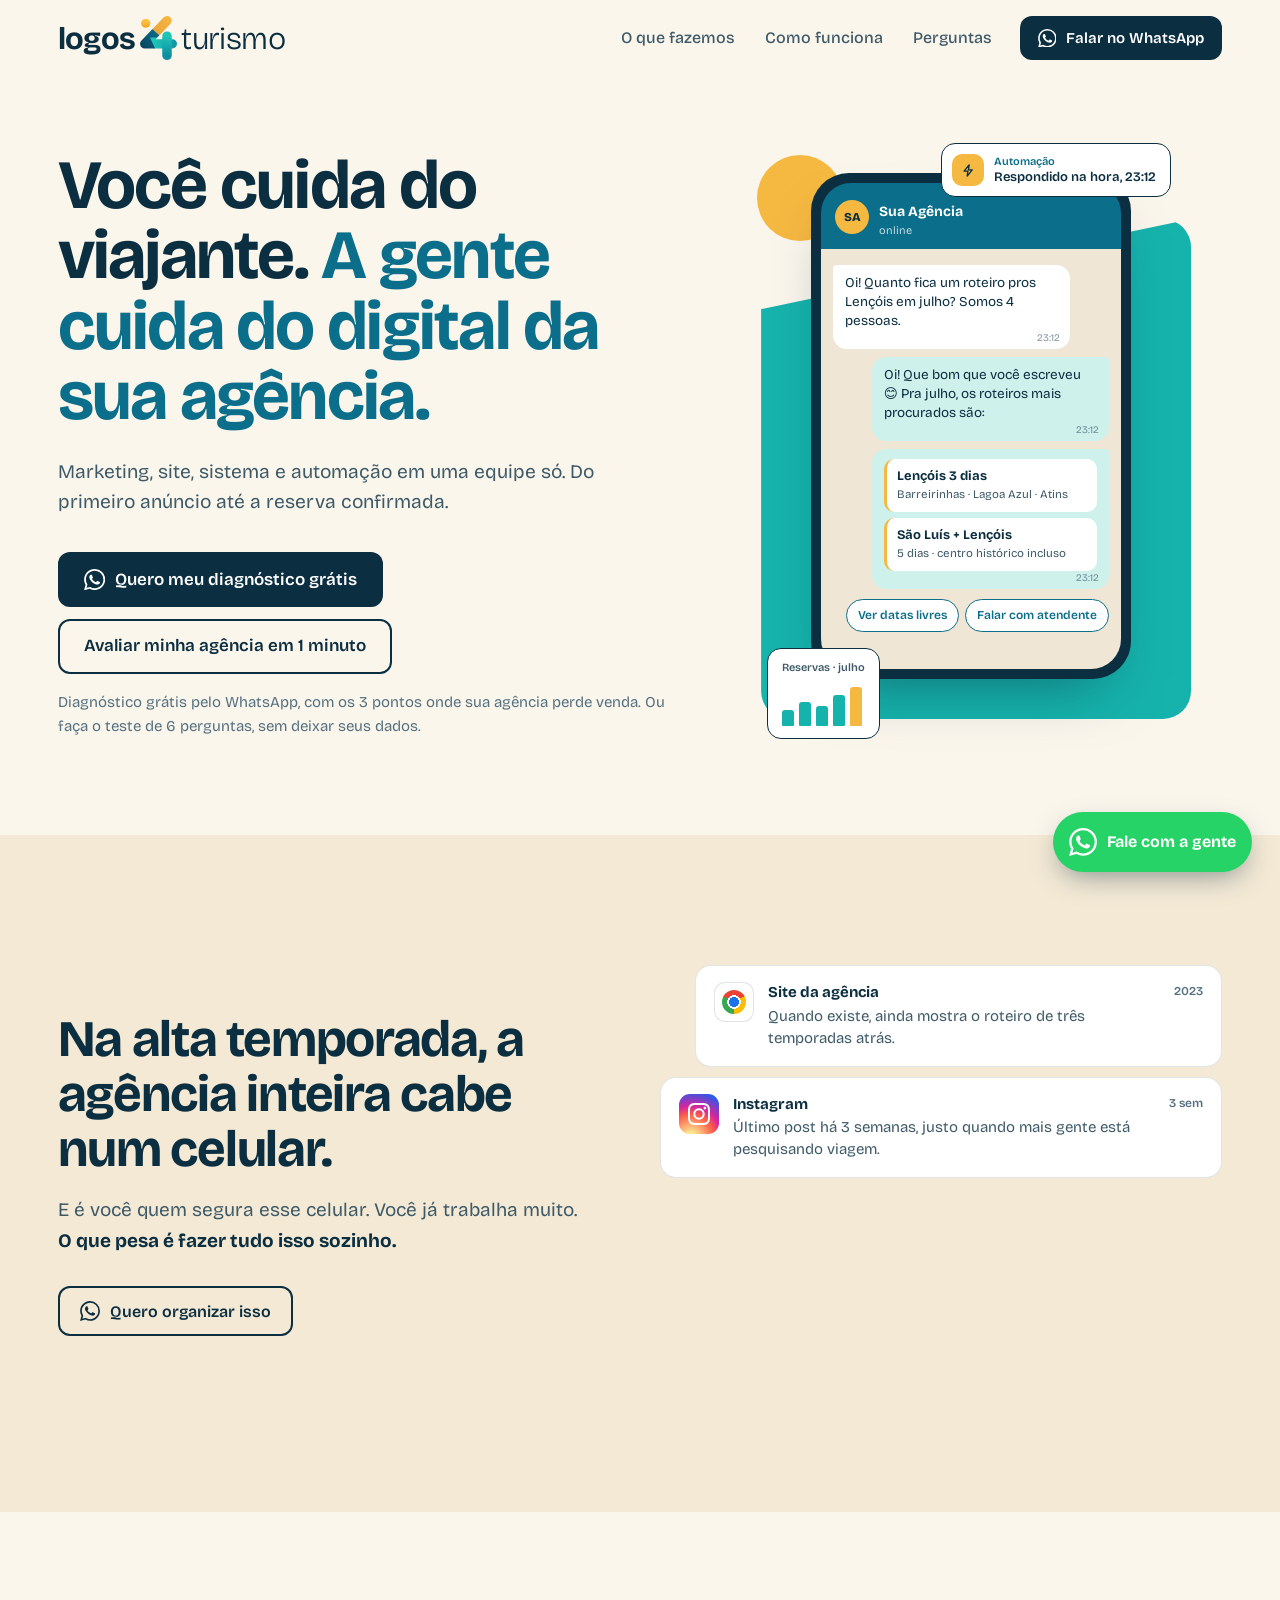
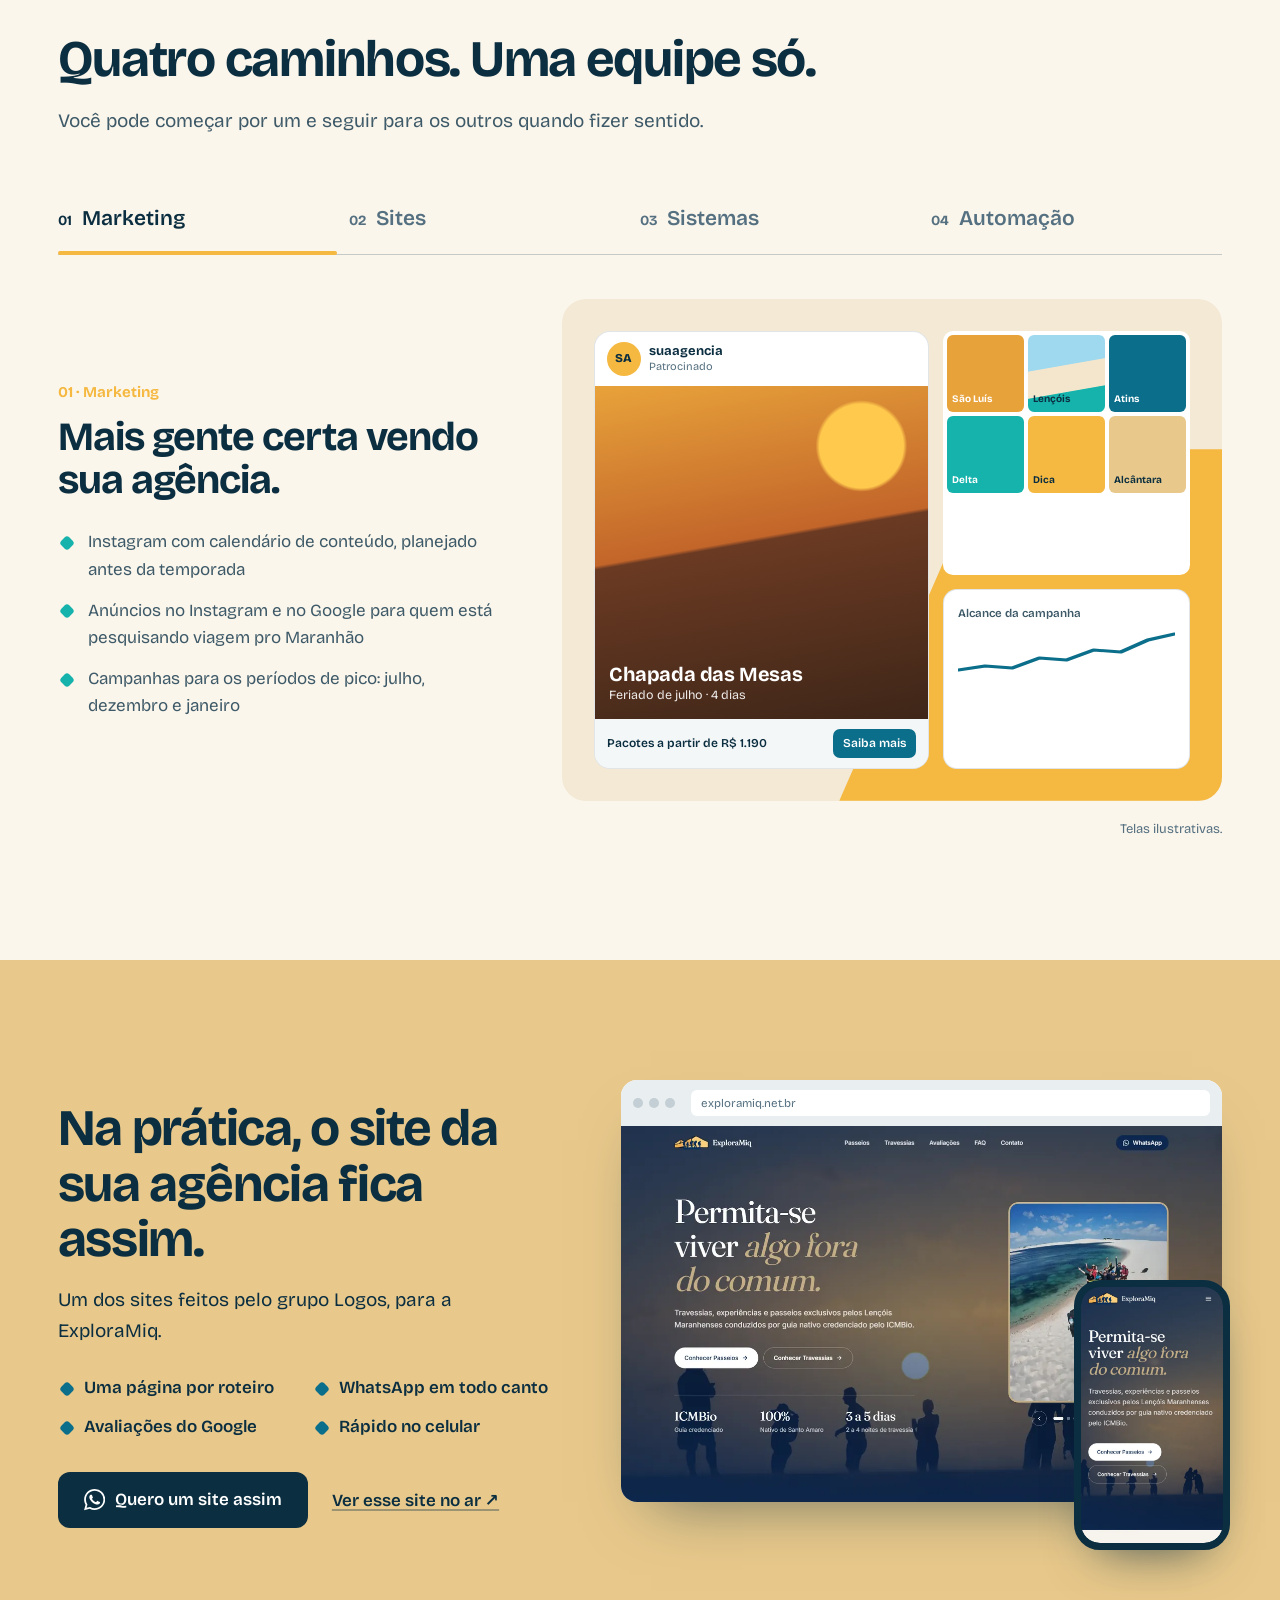
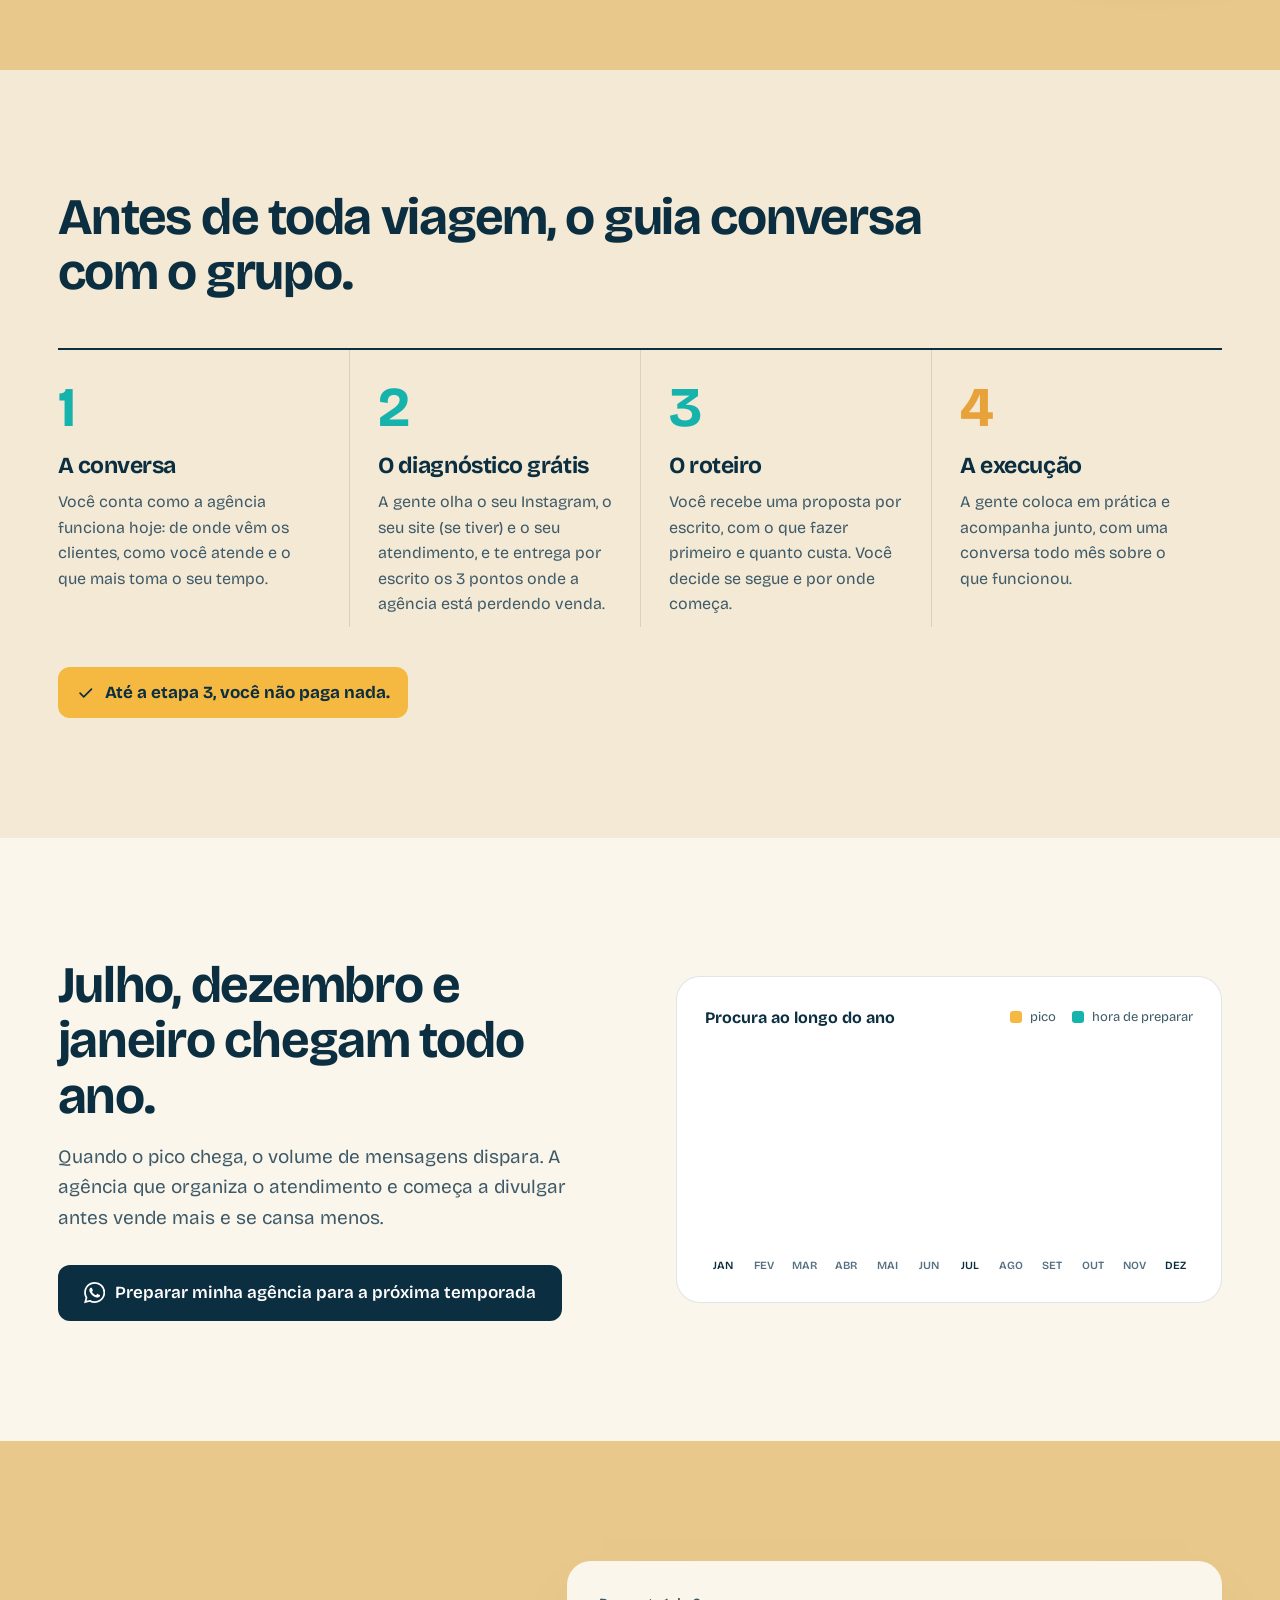
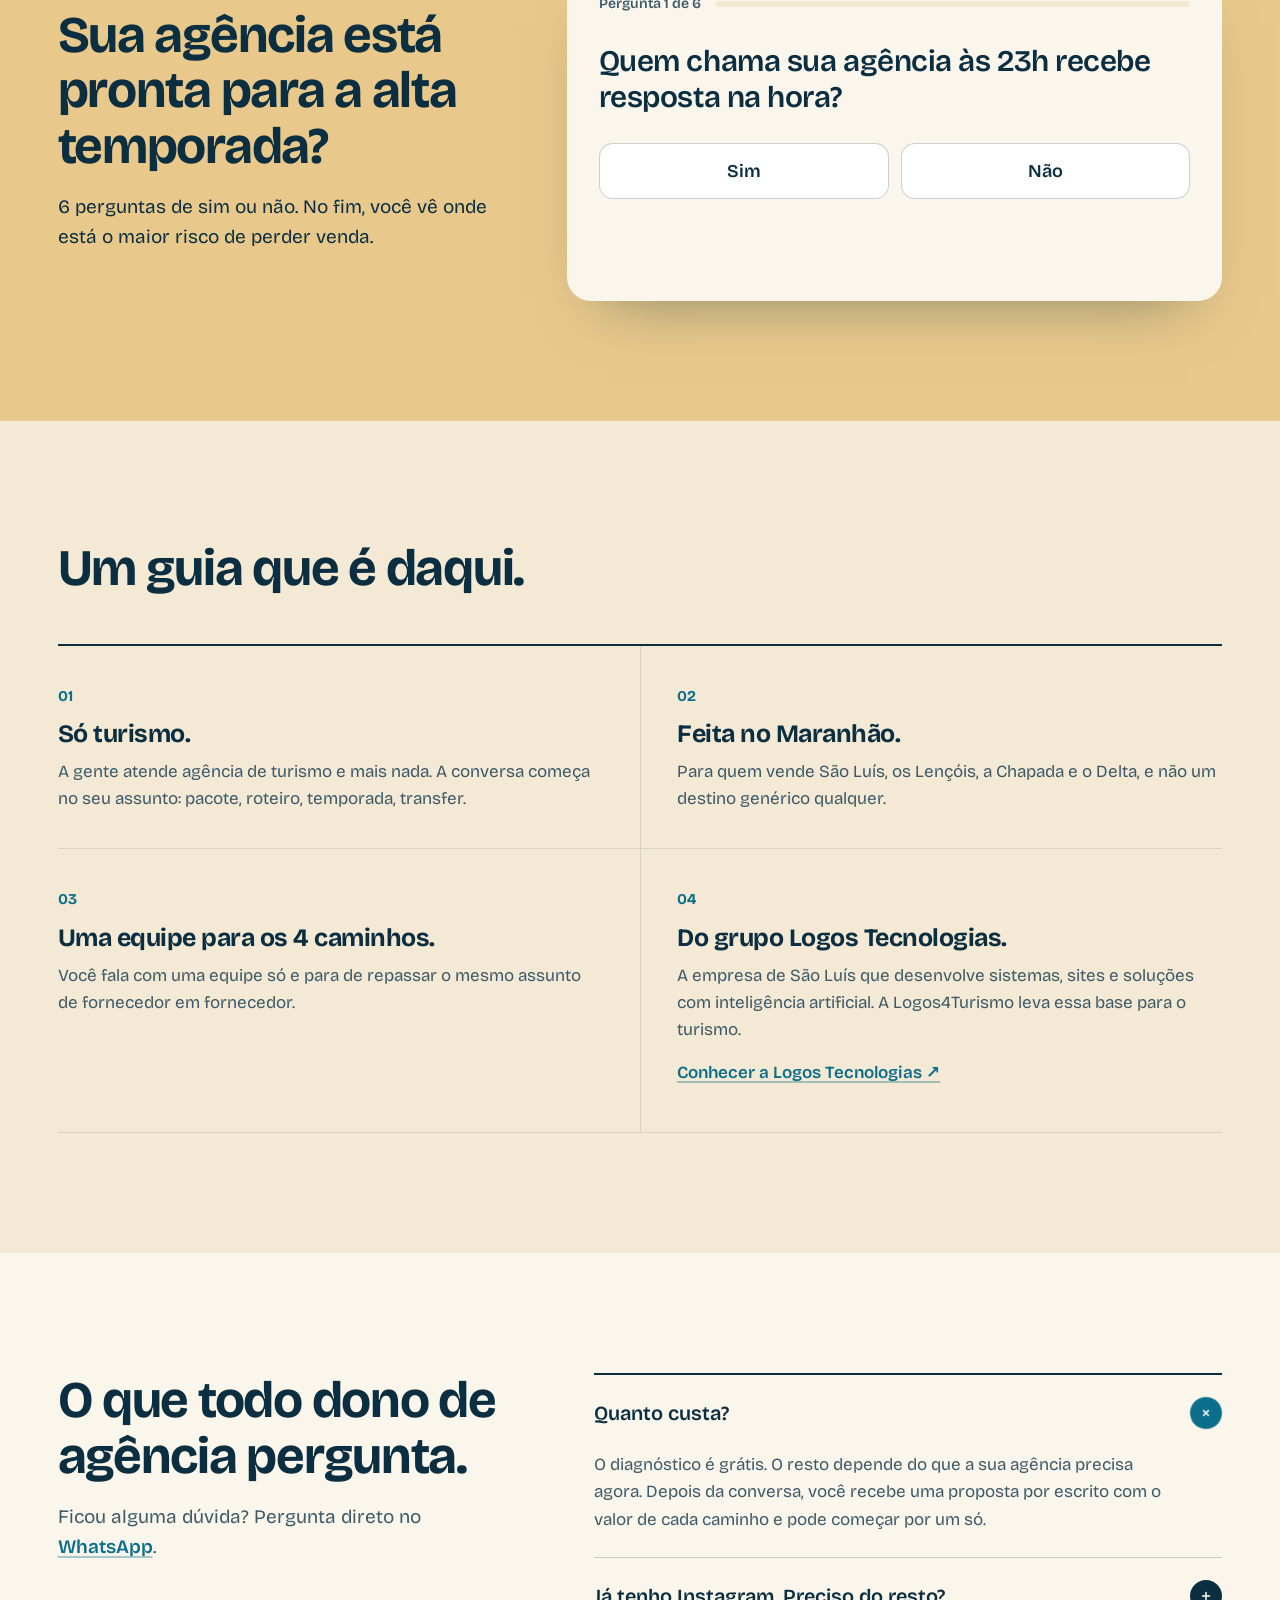
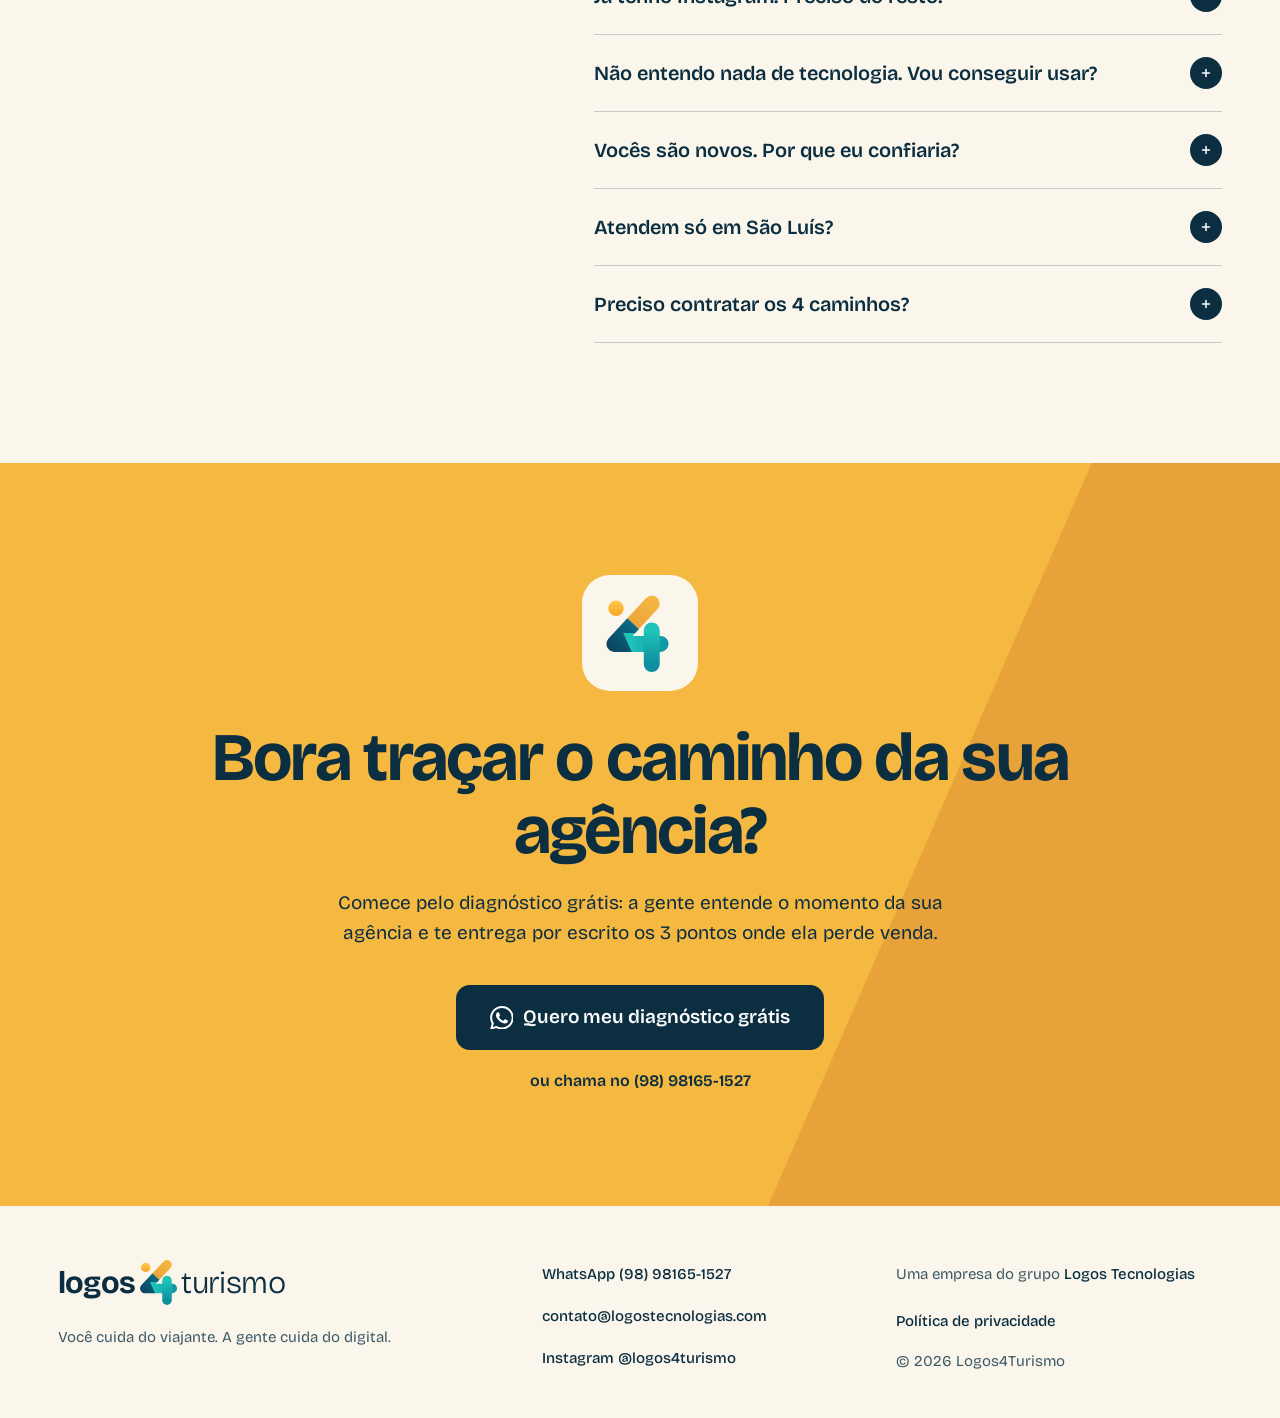
==== commit 0dccaee3: "Botão do teste no hero e salvamento anônimo das respostas - Hero: "Avaliar minha agência em 1 minuto" ====
--- a/index.html
+++ b/index.html
@@ -110,9 +110,9 @@
           <svg class="ico ico--wa" viewBox="0 0 24 24" aria-hidden="true"><path d="M17.472 14.382c-.297-.149-1.758-.867-2.03-.967-.273-.099-.471-.148-.67.15-.197.297-.767.966-.94 1.164-.173.199-.347.223-.644.075-.297-.15-1.255-.463-2.39-1.475-.883-.788-1.48-1.761-1.653-2.059-.173-.297-.018-.458.13-.606.134-.133.298-.347.446-.52.149-.174.198-.298.298-.497.099-.198.05-.371-.025-.52-.075-.149-.669-1.612-.916-2.207-.242-.579-.487-.5-.669-.51-.173-.008-.371-.01-.57-.01-.198 0-.52.074-.792.372-.272.297-1.04 1.016-1.04 2.479 0 1.462 1.065 2.875 1.213 3.074.149.198 2.096 3.2 5.077 4.487.709.306 1.262.489 1.694.625.712.227 1.36.195 1.871.118.571-.085 1.758-.719 2.006-1.413.248-.694.248-1.289.173-1.413-.074-.124-.272-.198-.57-.347m-5.421 7.403h-.004a9.87 9.87 0 01-5.031-1.378l-.361-.214-3.741.982.998-3.648-.235-.374a9.86 9.86 0 01-1.51-5.26c.001-5.45 4.436-9.884 9.888-9.884 2.64 0 5.122 1.03 6.988 2.898a9.825 9.825 0 012.893 6.994c-.003 5.45-4.437 9.884-9.885 9.884m8.413-18.297A11.815 11.815 0 0012.05 0C5.495 0 .16 5.335.157 11.892c0 2.096.547 4.142 1.588 5.945L.057 24l6.305-1.654a11.882 11.882 0 005.683 1.448h.005c6.554 0 11.89-5.335 11.893-11.893a11.821 11.821 0 00-3.48-8.413Z"/></svg>
           Quero meu diagnóstico grátis
         </a>
-        <a class="btn btn--line btn--lg" href="#caminhos">Ver o que a gente faz</a>
-      </div>
-      <p class="hero__micro reveal">Grátis e sem compromisso: você recebe por escrito os 3 pontos onde sua agência está perdendo venda.</p>
+        <a class="btn btn--line btn--lg" href="#teste" data-teste>Avaliar minha agência em 1 minuto</a>
+      </div>
+      <p class="hero__micro reveal">Diagnóstico grátis pelo WhatsApp, com os 3 pontos onde sua agência perde venda. Ou faça o teste de 6 perguntas, sem deixar seus dados.</p>
     </div>
 
     <!-- tela ilustrativa: atendimento automático no WhatsApp -->
